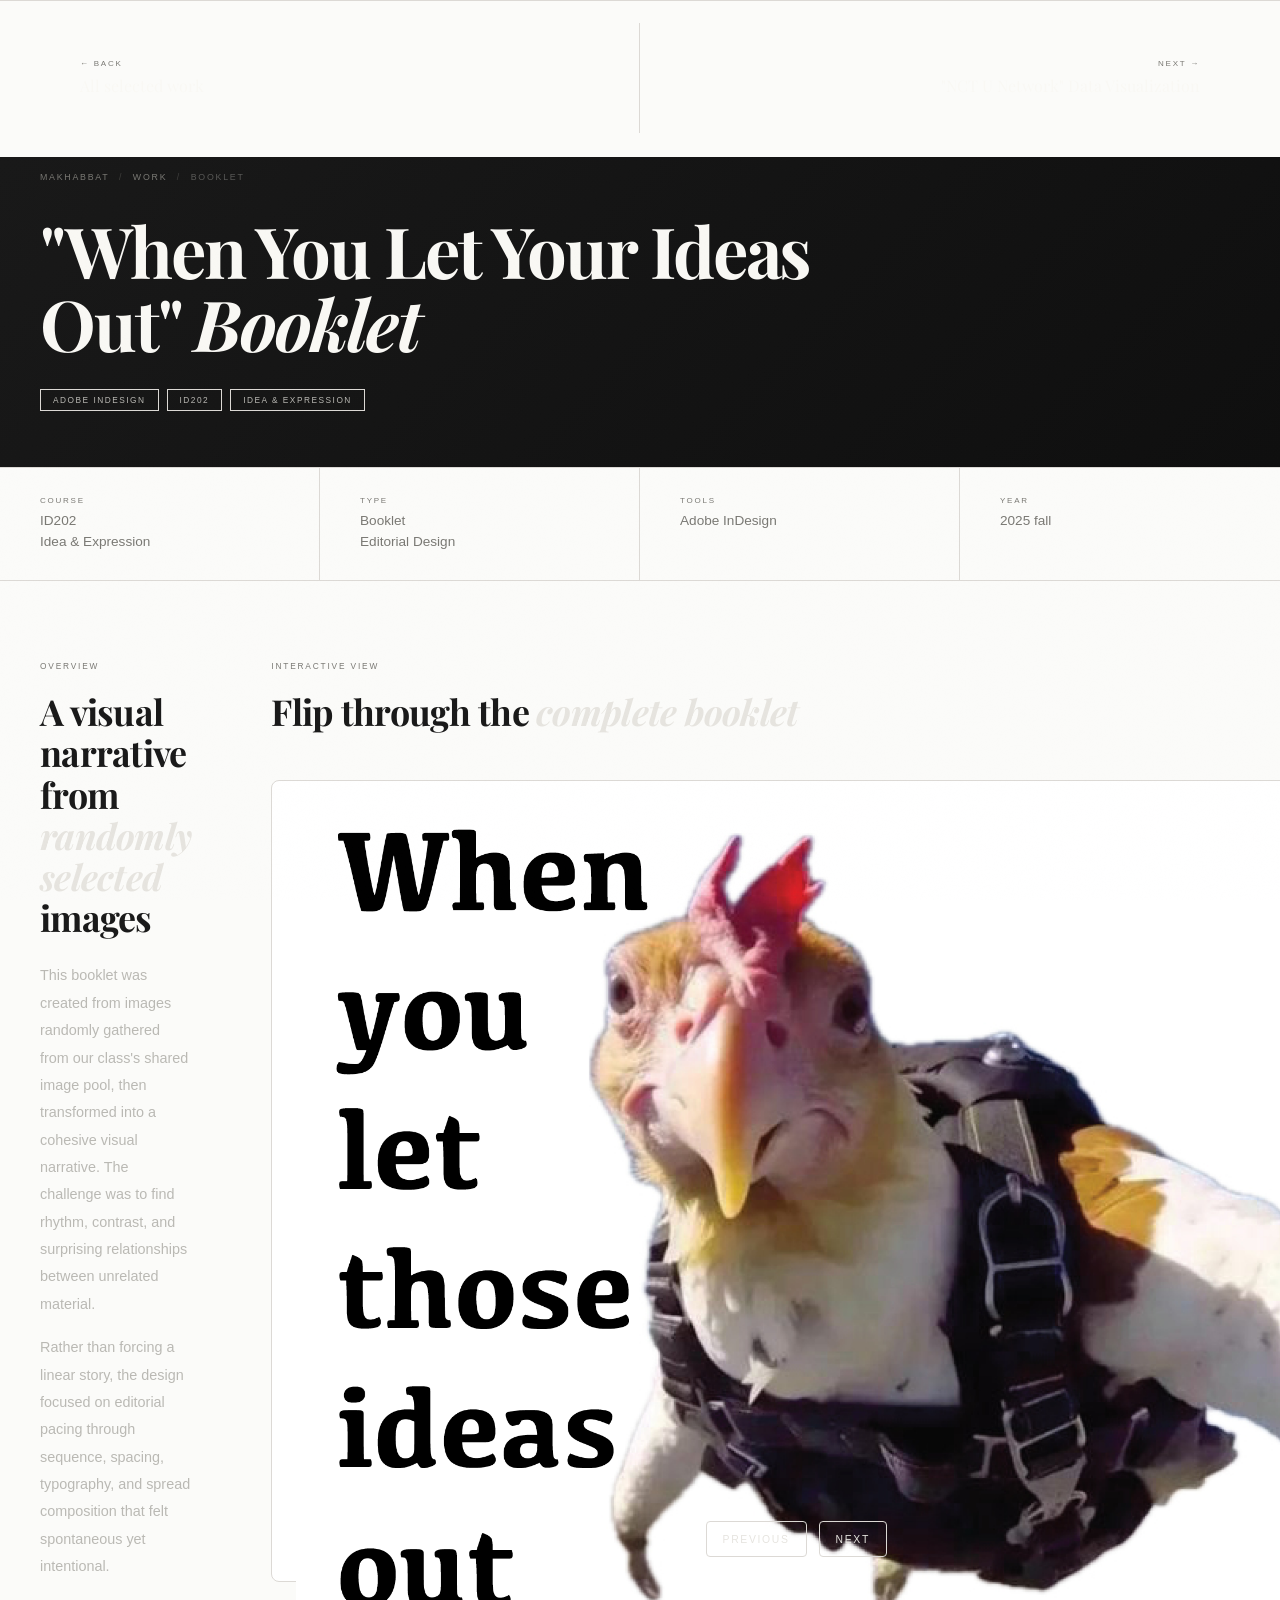
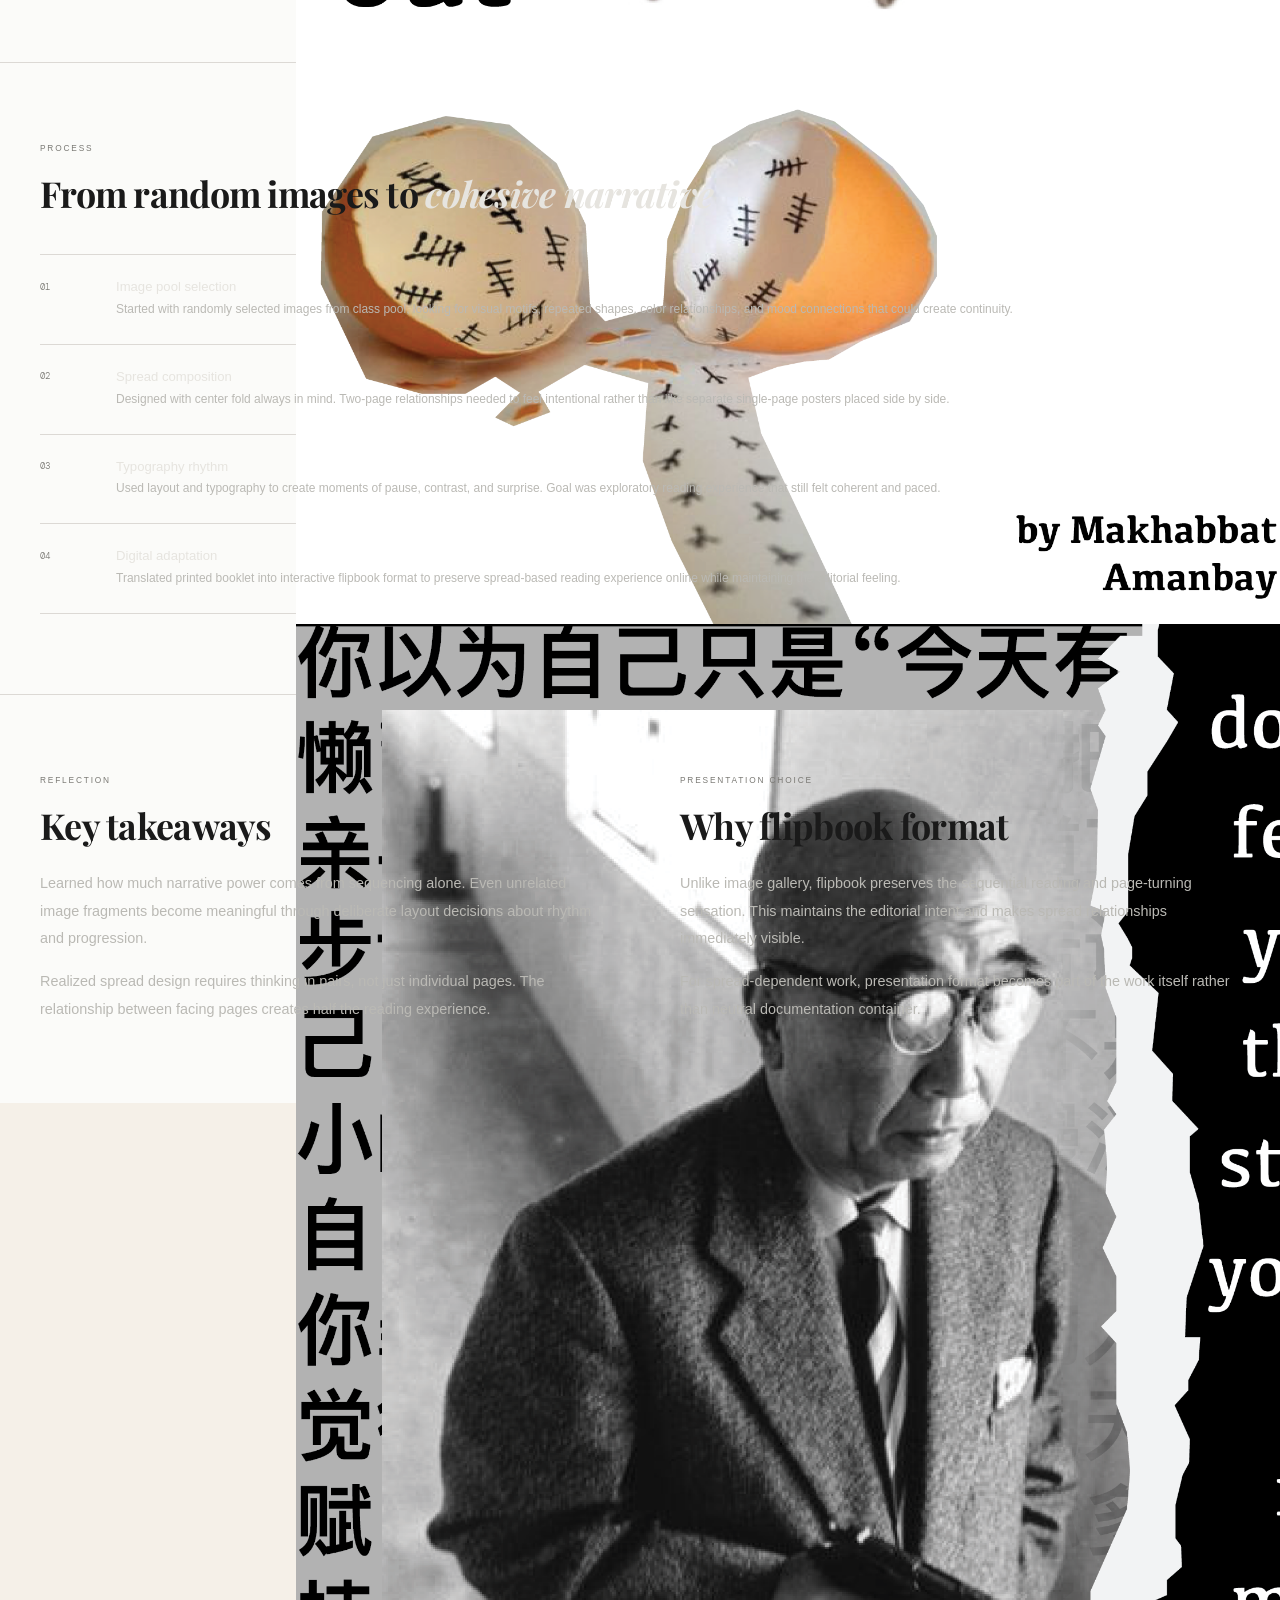
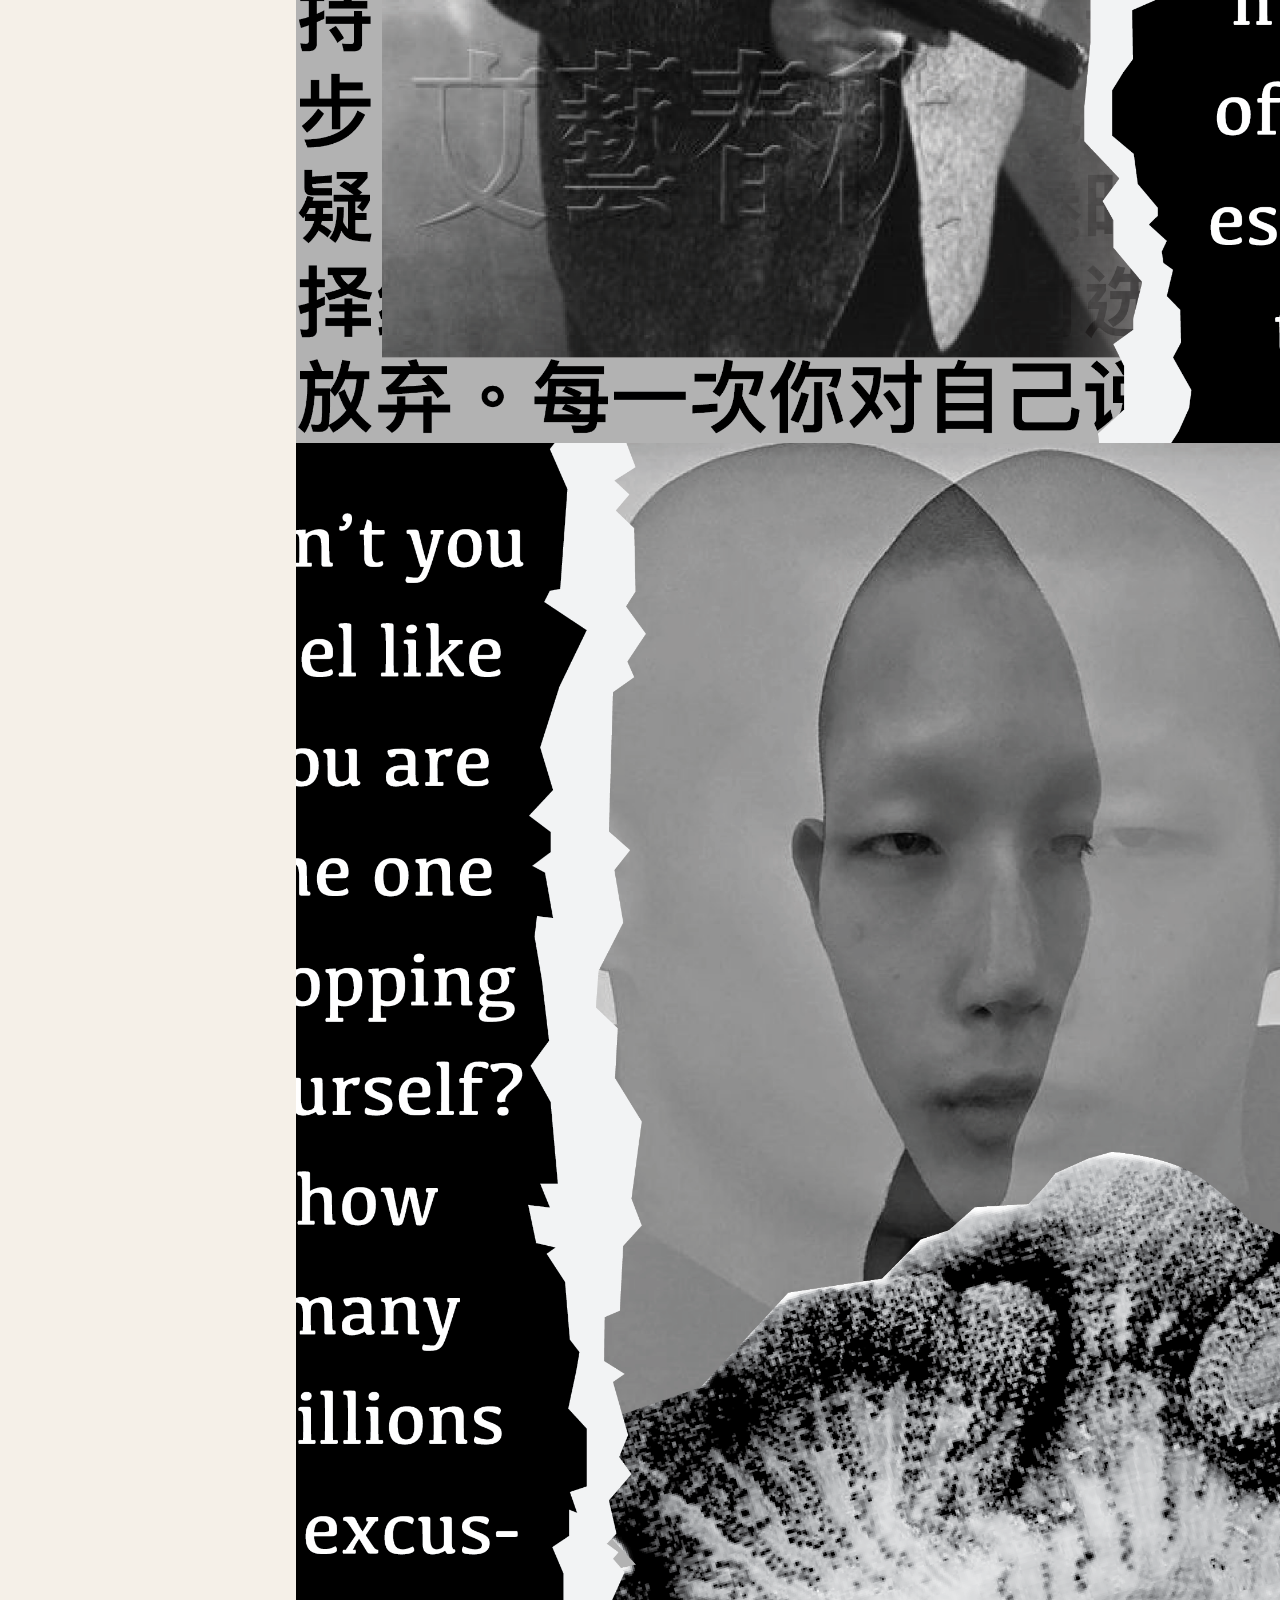
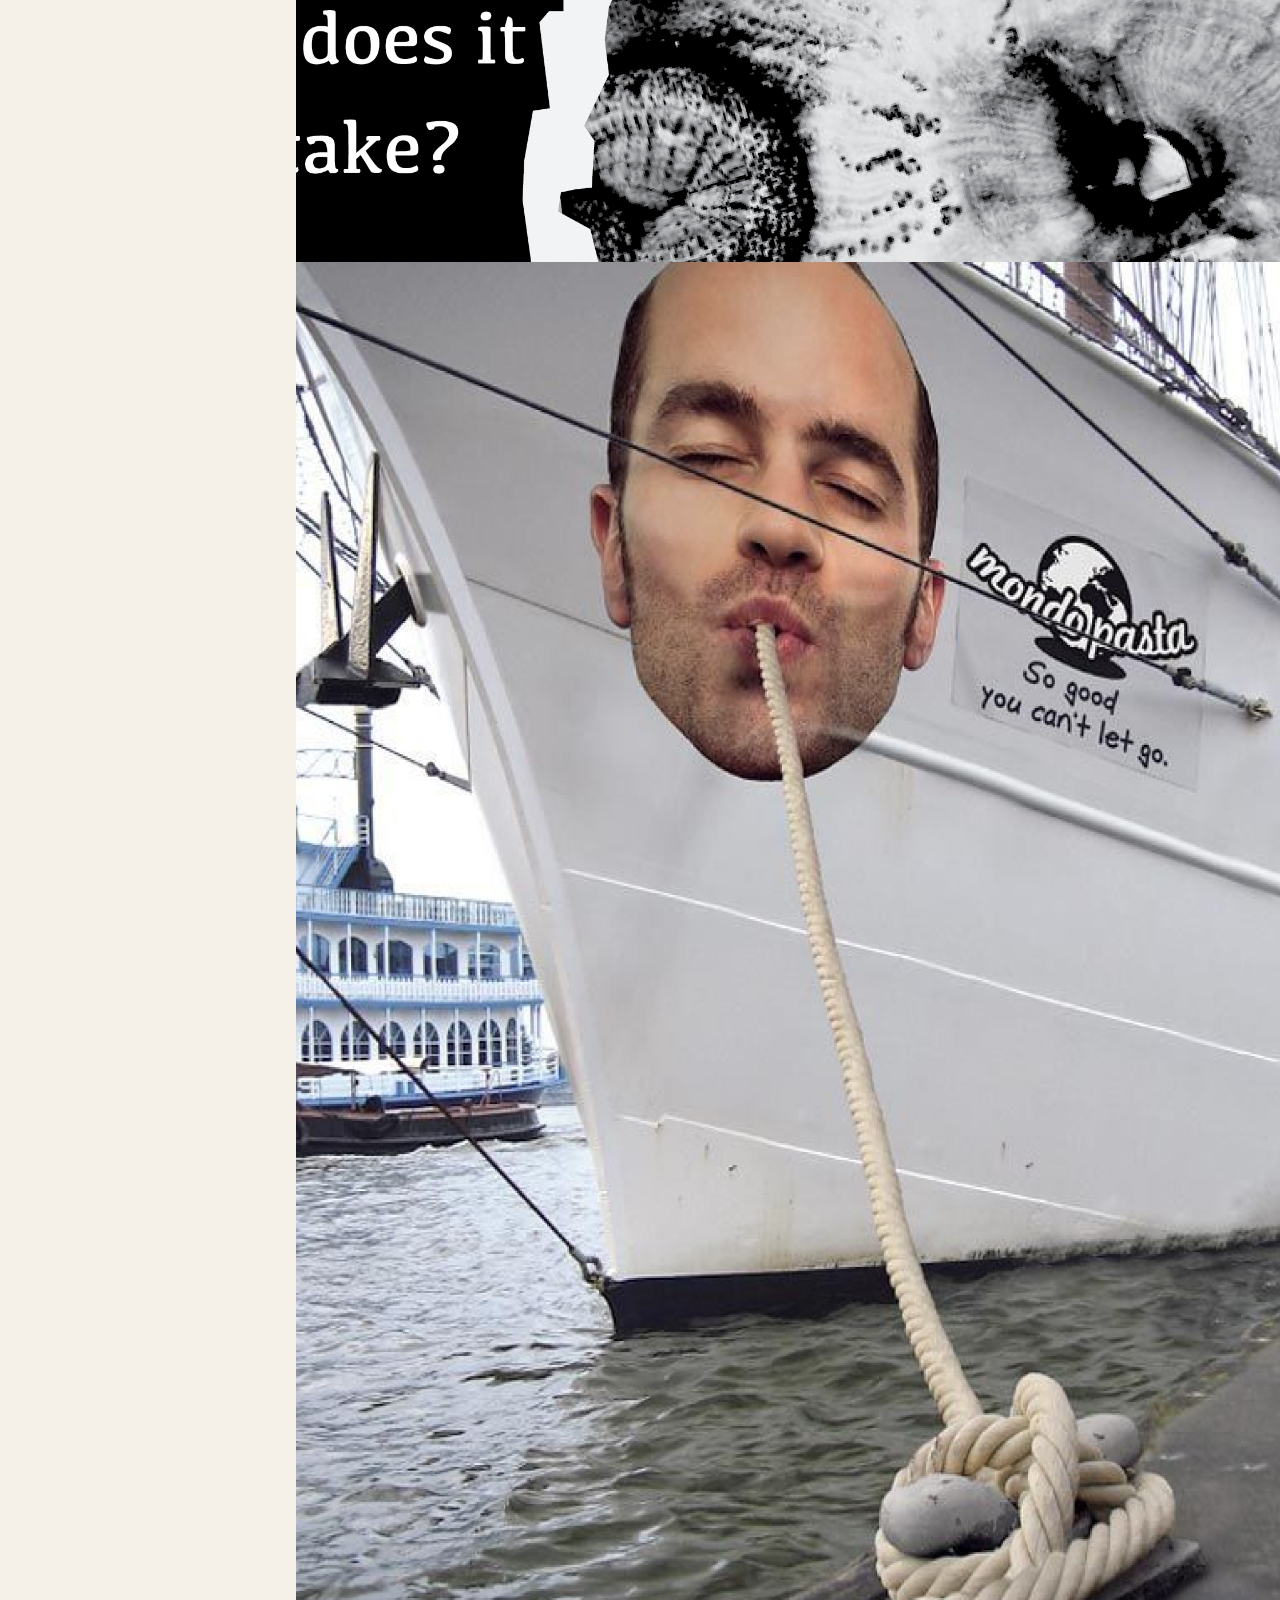
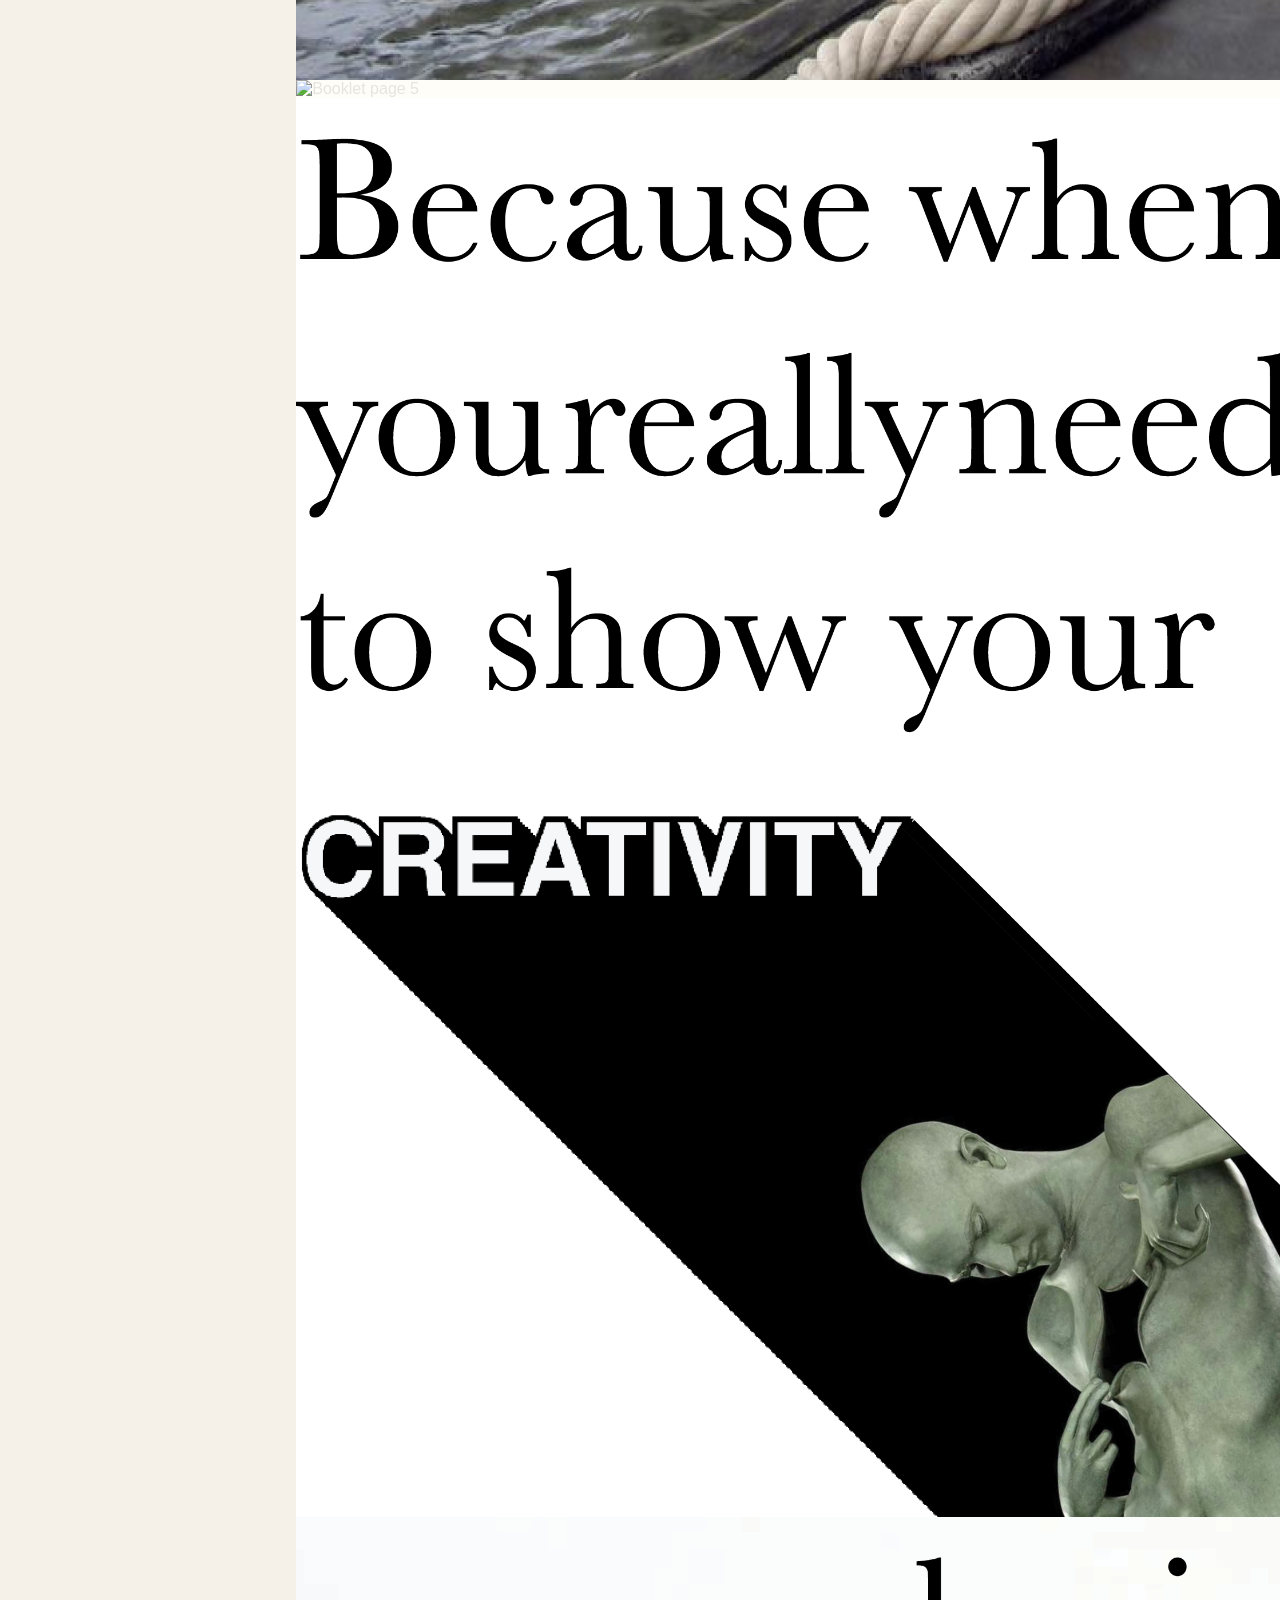
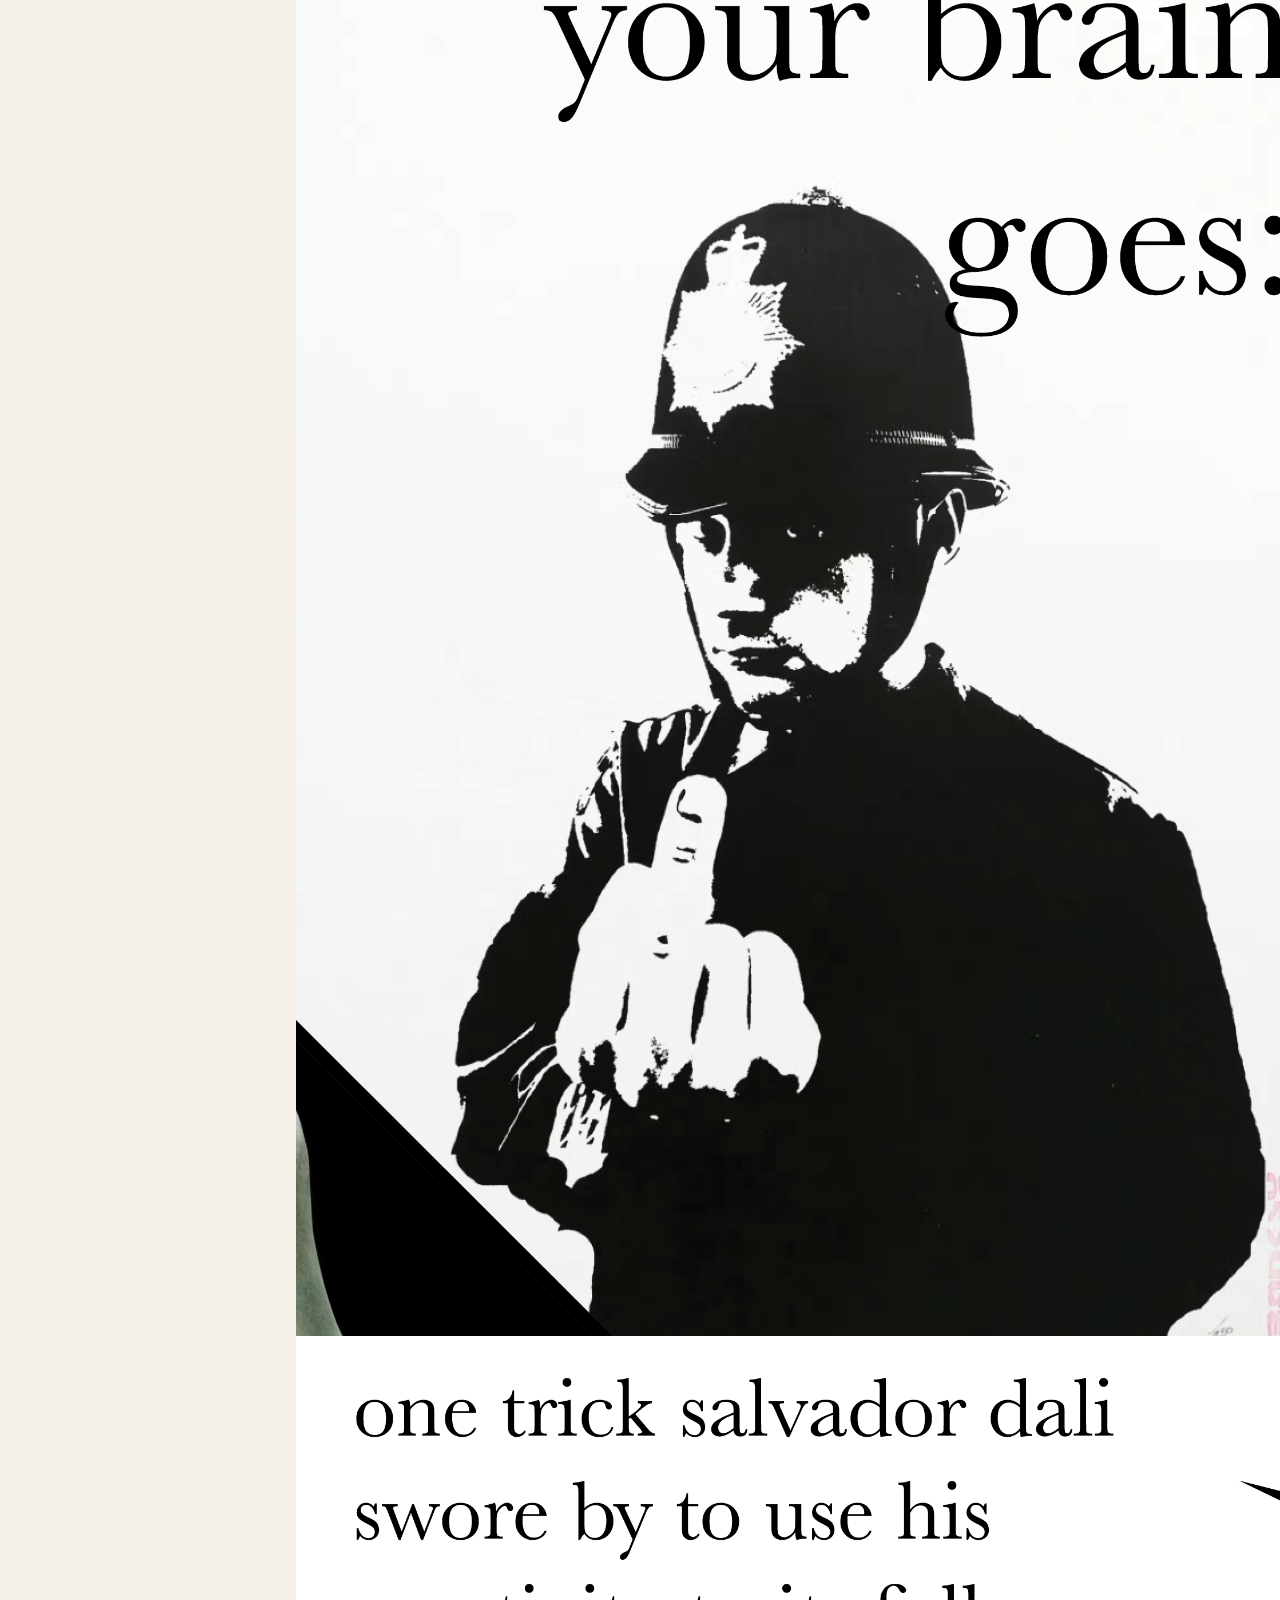
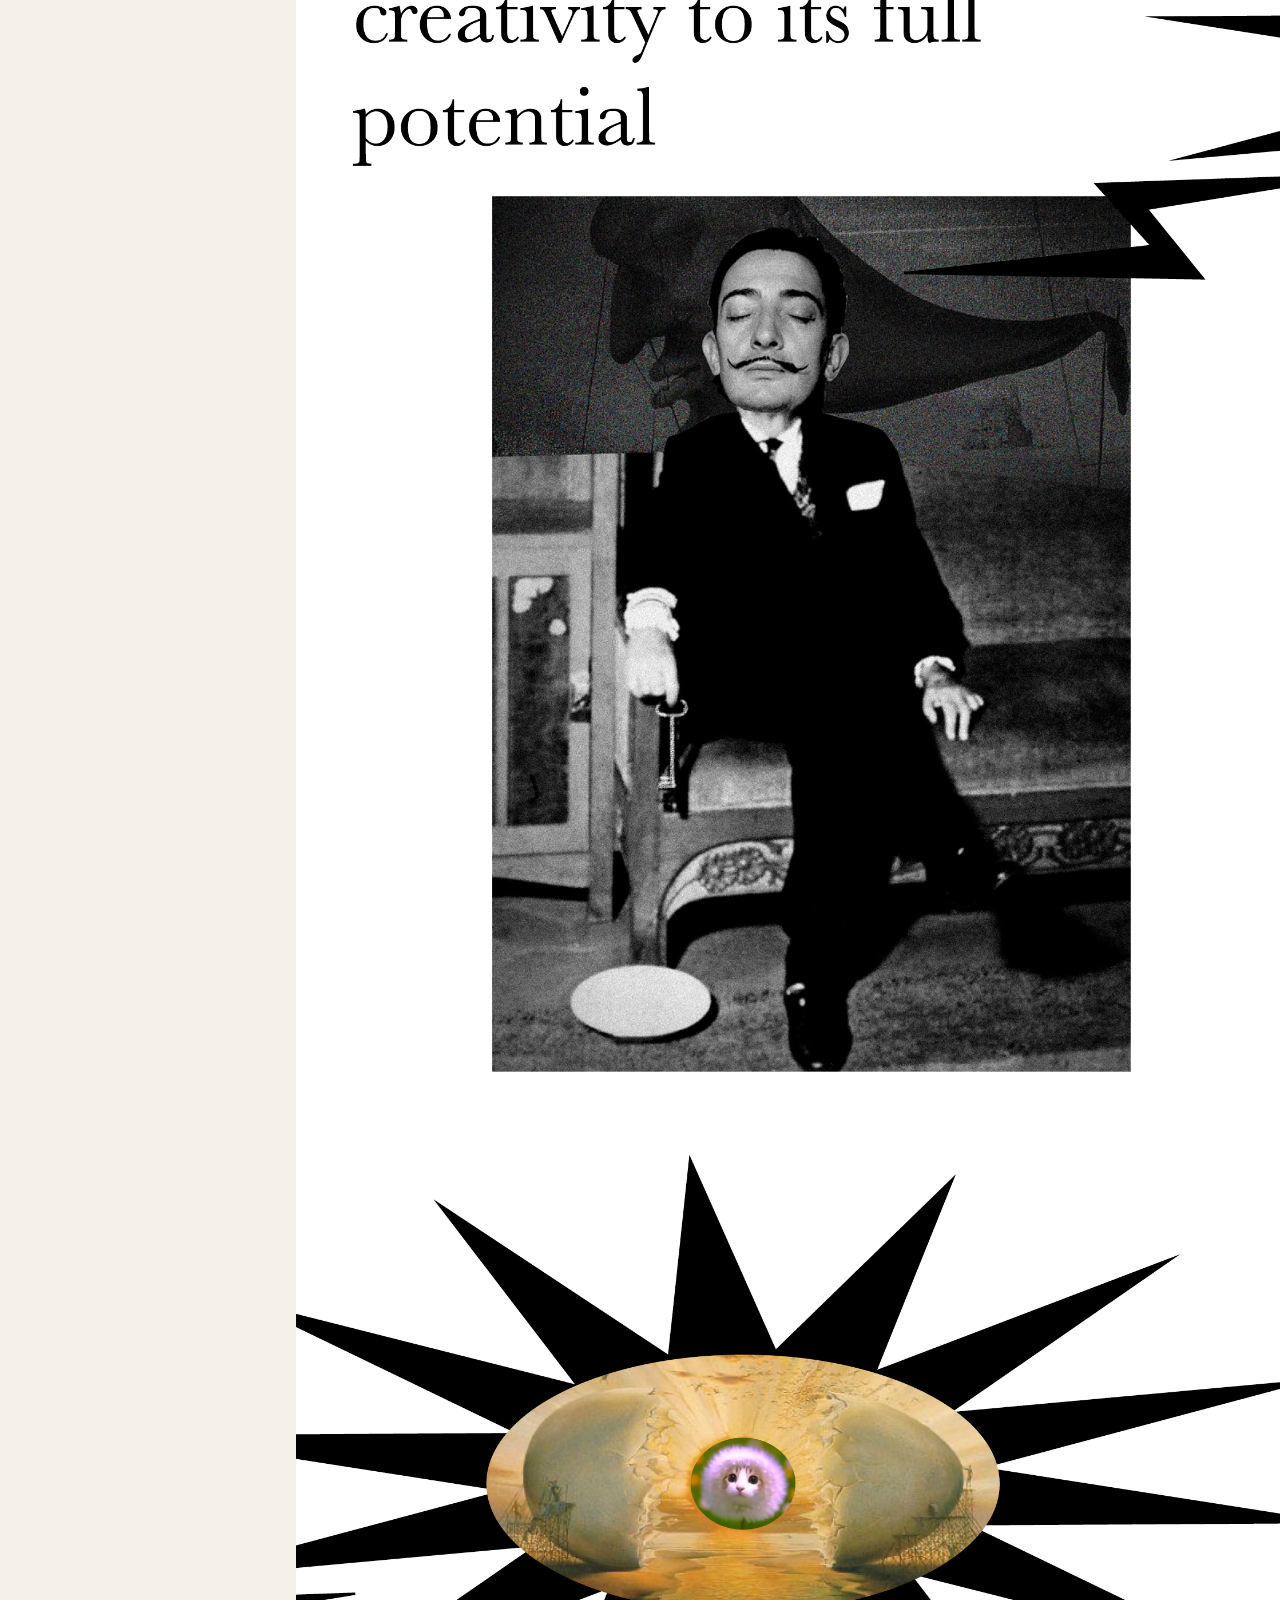
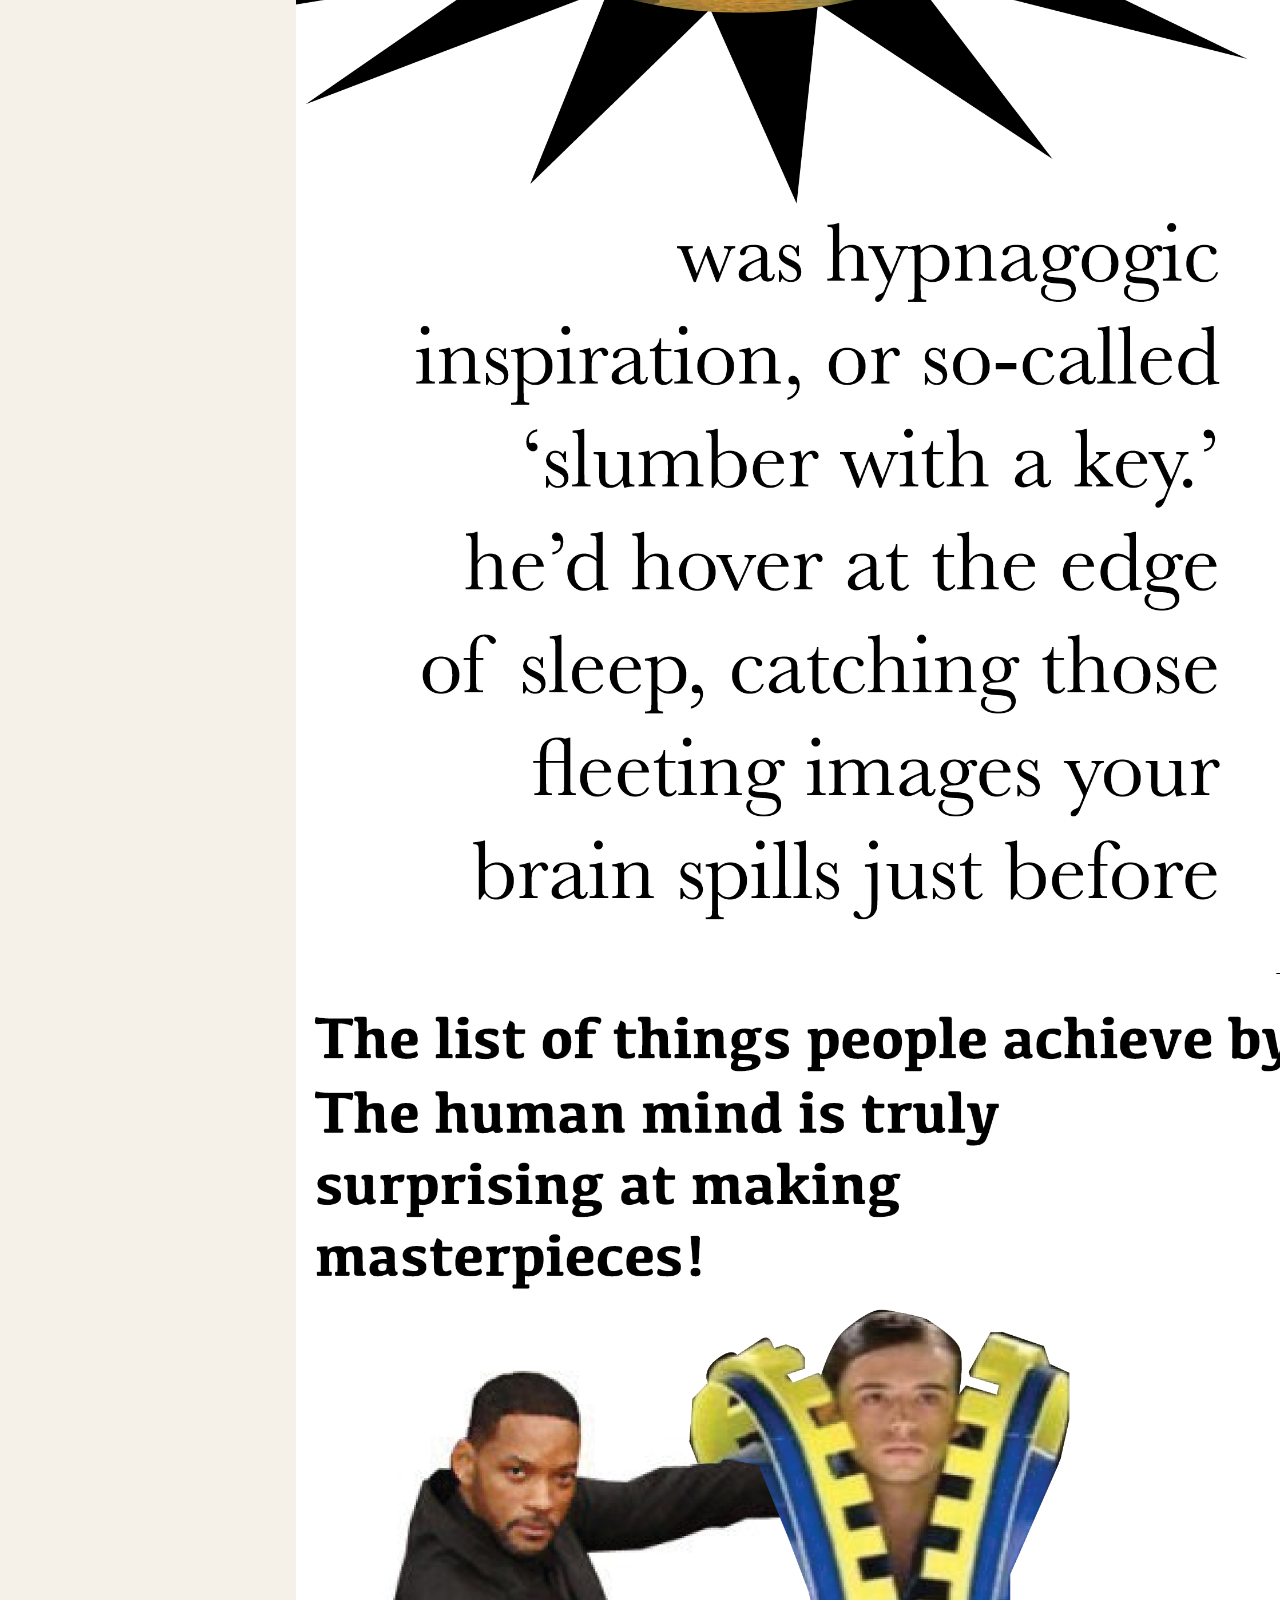
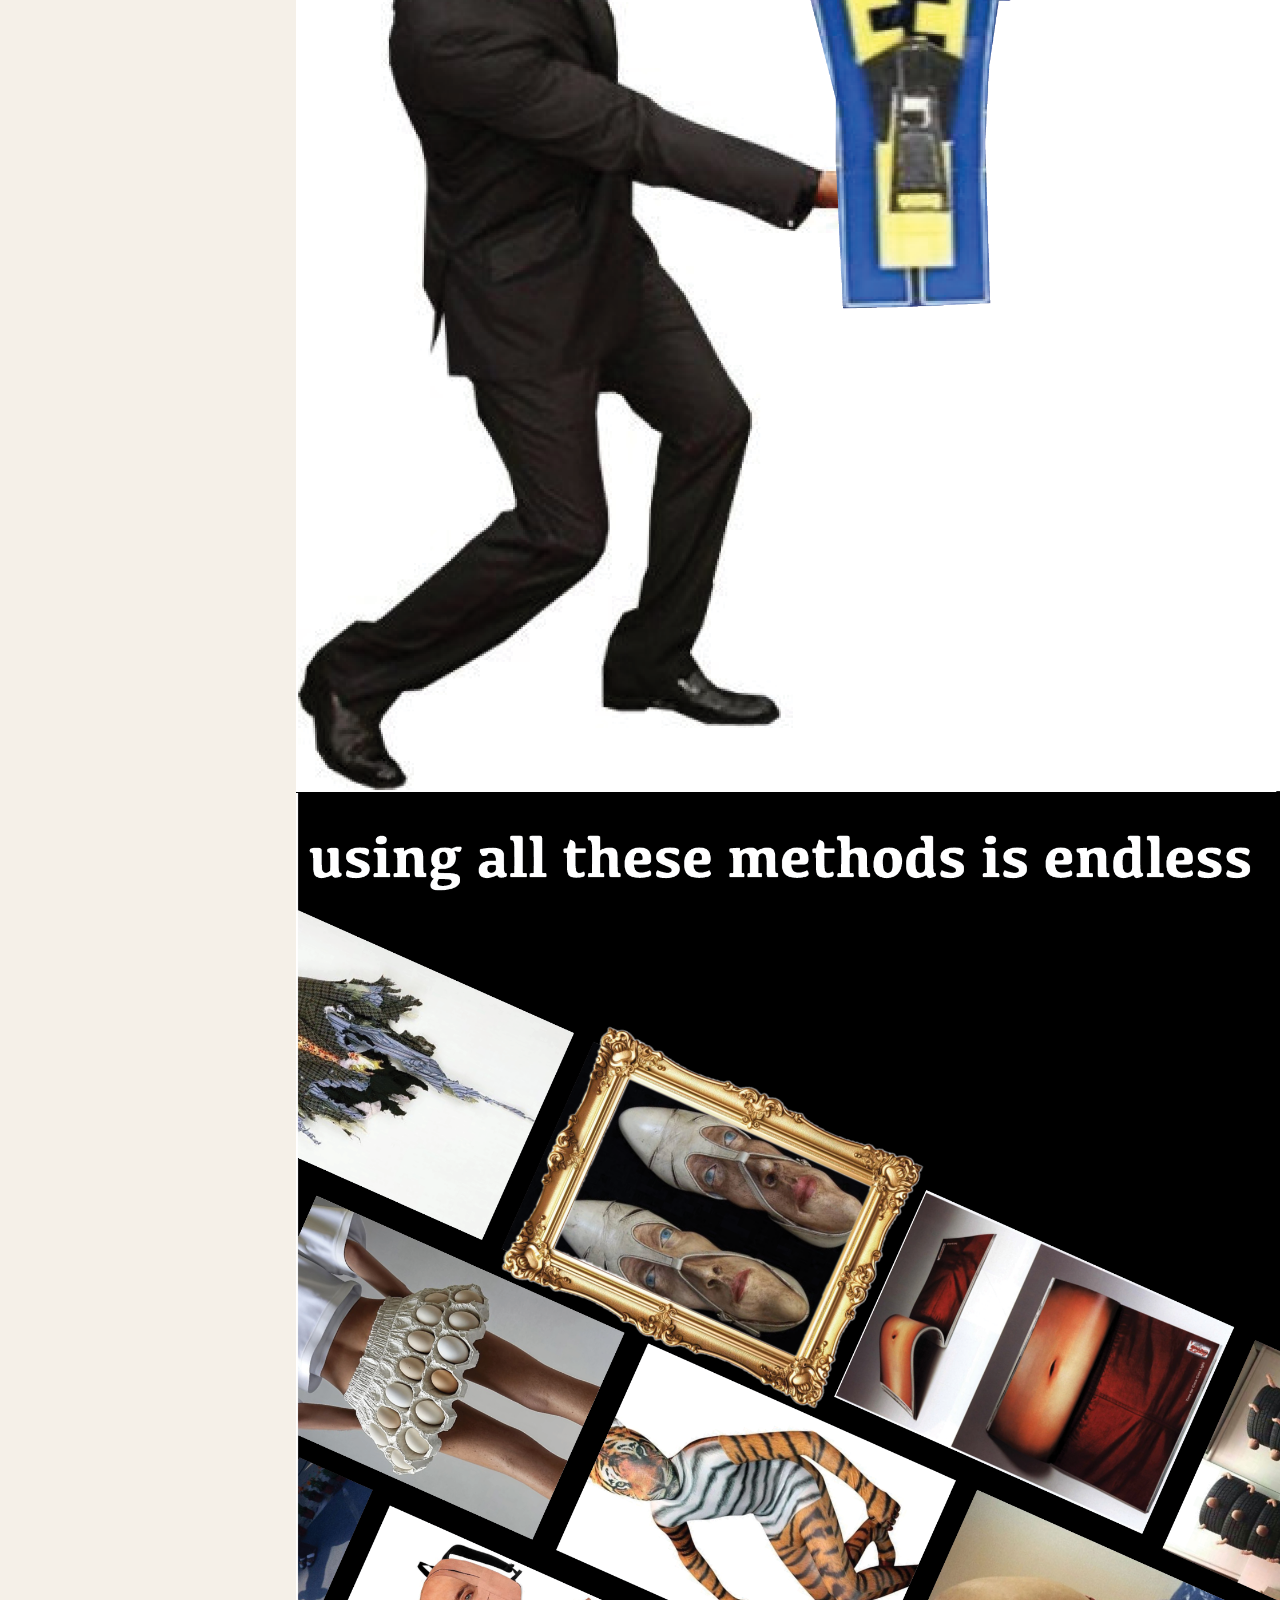
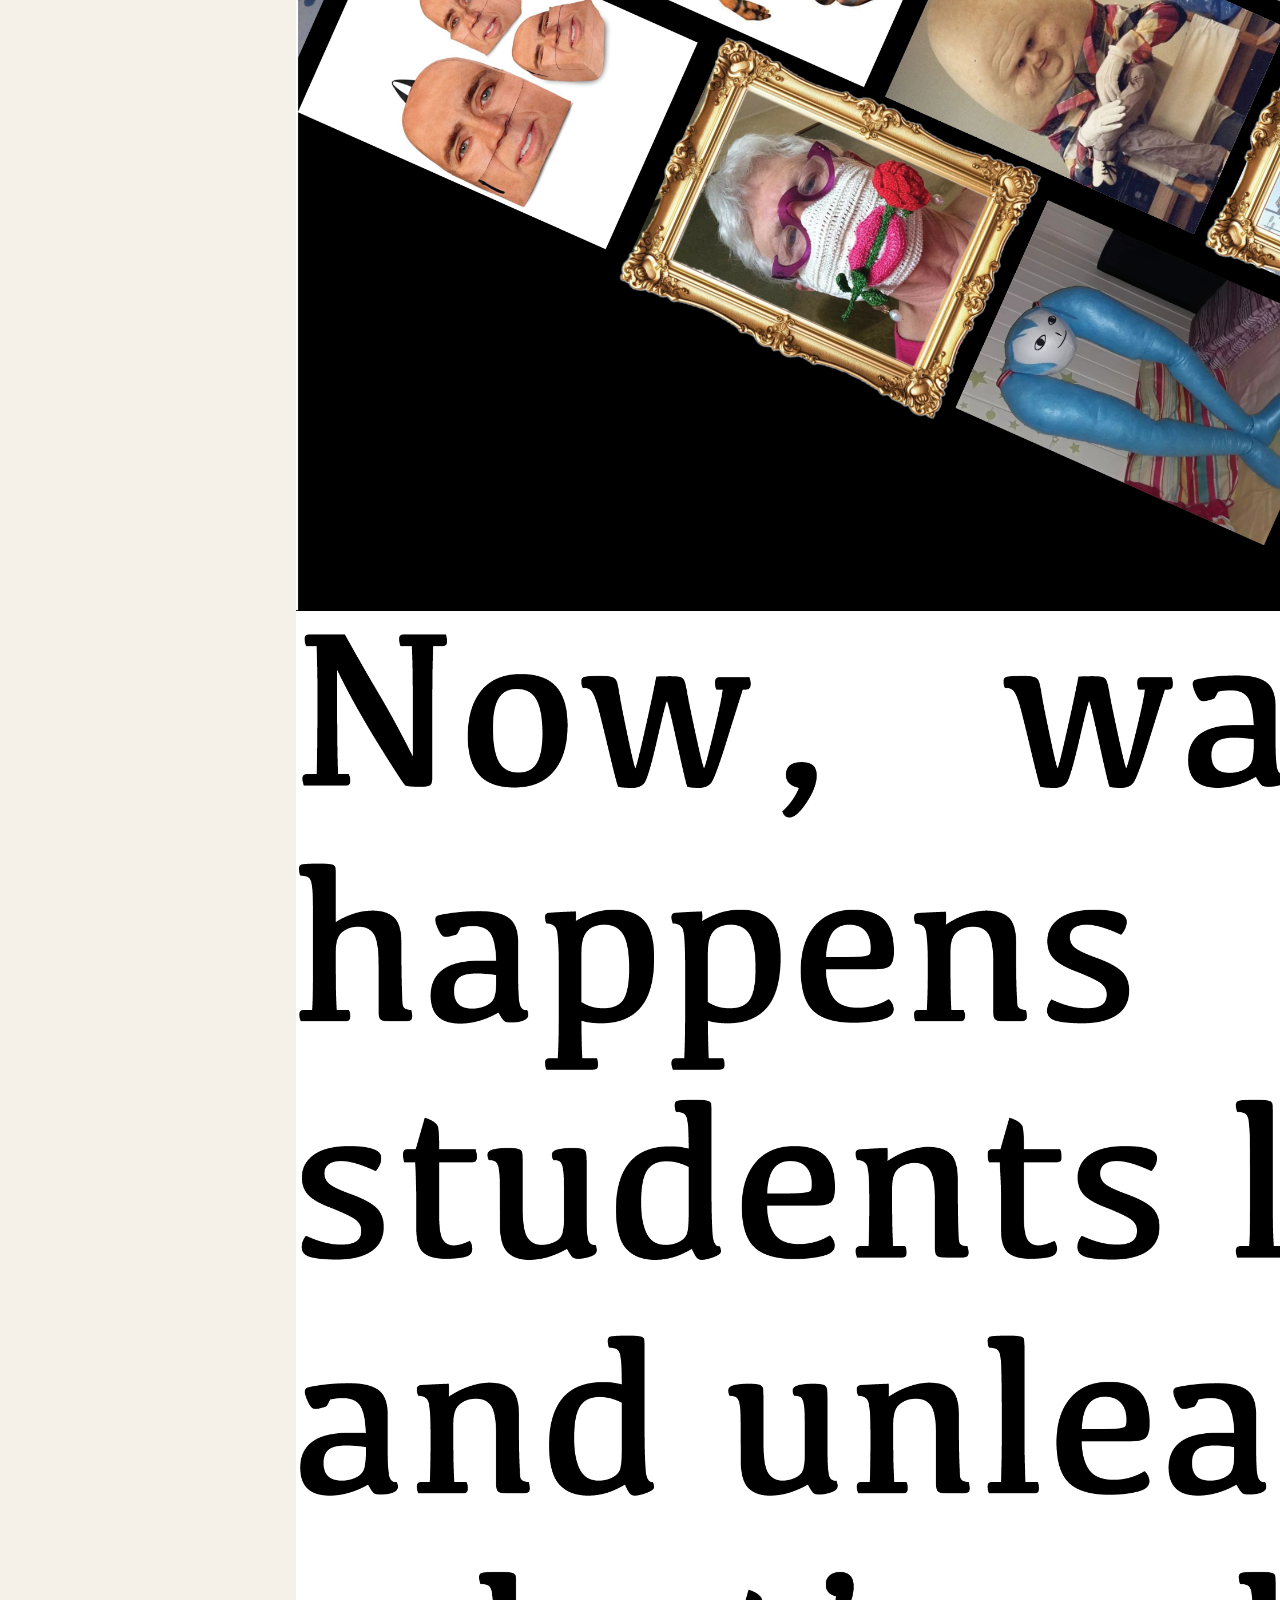
==== project-booklet.html @ 566acf34 "first commit" ====
<!DOCTYPE html>
<html lang="en">
<head>
  <meta charset="UTF-8">
  <meta name="viewport" content="width=device-width, initial-scale=1.0">
  <title>Booklet — "When You Let Your Ideas Out" | Makhabbat</title>
  <link rel="stylesheet" href="styles.css">
  <link rel="preconnect" href="https://fonts.googleapis.com">
  <link rel="preconnect" href="https://fonts.gstatic.com" crossorigin>
  <link href="https://fonts.googleapis.com/css2?family=Playfair+Display:ital,wght@0,400..900;1,400..900&family=DM+Mono:wght@300;400;500&display=swap" rel="stylesheet">
  <script src="https://code.jquery.com/jquery-3.7.1.min.js"></script>
  <script src="https://cdn.jsdelivr.net/gh/blasten/turn.js@master/turn.min.js"></script>
  <style>
    :root {
      --white: #f9f8f4;
      --cream: #e6e4df;
      --cream-dim: #bab9b4;
      --muted: #7a7974;
      --border: #dcd9d5;
      --surface: #fbfbf9;
      --dark: #1a1a1a;
    }

    /* Project page styles matching Gen Z / NCT pages */
    .proj-hero {
      min-height: 52vh;
      display: flex;
      flex-direction: column;
      justify-content: flex-end;
      padding: 8rem 2.5rem 3.5rem;
      background: linear-gradient(135deg, #1a1a1a 0%, #0f0f0f 100%);
      border-bottom: 1px solid var(--border);
    }

    .proj-breadcrumb {
      display: flex;
      align-items: center;
      gap: 0.6rem;
      font-size: 0.55rem;
      letter-spacing: 0.2em;
      text-transform: uppercase;
      color: var(--muted);
      margin-bottom: 2rem;
    }

    .proj-breadcrumb a {
      color: var(--muted);
      text-decoration: none;
      transition: color .2s;
    }

    .proj-breadcrumb a:hover { color: var(--cream); }
    .proj-breadcrumb span { opacity: 0.4; }

    .proj-title {
      font-family: 'Playfair Display', serif;
      font-size: clamp(2.2rem, 5.5vw, 5rem);
      font-weight: 700;
      color: var(--white);
      letter-spacing: -0.03em;
      line-height: 1.05;
      max-width: 860px;
      margin-bottom: 1.75rem;
    }

    .proj-tools {
      display: flex;
      flex-wrap: wrap;
      gap: 0.5rem;
    }

    .proj-tool {
      font-size: 0.52rem;
      letter-spacing: 0.18em;
      text-transform: uppercase;
      color: var(--cream-dim);
      border: 1px solid var(--border);
      padding: 0.3rem 0.75rem;
      background: transparent;
    }

    .proj-meta-strip {
      display: grid;
      grid-template-columns: repeat(4, 1fr);
      border-bottom: 1px solid var(--border);
      background: var(--surface);
    }

    .proj-meta-cell {
      padding: 1.75rem 2.5rem;
      border-right: 1px solid var(--border);
    }

    .proj-meta-cell:last-child { border-right: none; }

    .proj-meta-label {
      font-size: 0.5rem;
      letter-spacing: 0.22em;
      text-transform: uppercase;
      color: var(--muted);
      margin-bottom: 0.4rem;
    }

    .proj-meta-val {
      font-size: 0.85rem;
      color: var(--muted);
      line-height: 1.5;
    }

    .proj-section {
      padding: 5rem 2.5rem;
      border-bottom: 1px solid var(--border);
      background: var(--surface);
    }

    .proj-section:last-of-type { border-bottom: none; }

    .proj-eyebrow {
      font-size: 0.52rem;
      letter-spacing: 0.22em;
      text-transform: uppercase;
      color: var(--muted);
      margin-bottom: 1.25rem;
    }

    .proj-heading {
      font-family: 'Playfair Display', serif;
      font-size: clamp(1.5rem, 2.8vw, 2.4rem);
      font-weight: 700;
      color: var(--dark);
      letter-spacing: -0.02em;
      line-height: 1.15;
      margin-bottom: 1.5rem;
    }

    .proj-heading em { 
      font-style: italic; 
      color: var(--cream); 
    }

    .proj-body {
      font-size: 0.9rem;
      color: var(--cream-dim);
      line-height: 1.9;
      max-width: 660px;
    }

    .proj-body p + p { margin-top: 1rem; }

    .two-col {
      display: grid;
      grid-template-columns: 1fr 1fr;
      gap: 5rem;
      align-items: start;
      max-width: 1400px;
      margin: 0 auto;
    }

    .process-list { margin-top: 2.5rem; }

    .process-step {
      display: grid;
      grid-template-columns: 48px 1fr;
      gap: 1.75rem;
      align-items: start;
      padding: 1.5rem 0;
      border-top: 1px solid var(--border);
    }

    .process-step:last-child { border-bottom: 1px solid var(--border); }

    .ps-num {
      font-family: 'DM Mono', monospace;
      font-size: 0.58rem;
      color: var(--muted);
      padding-top: 0.1rem;
    }

    .ps-title {
      font-size: 0.82rem;
      color: var(--cream);
      margin-bottom: 0.3rem;
    }

    .ps-desc {
      font-size: 0.75rem;
      color: var(--cream-dim);
      line-height: 1.75;
    }

    .proj-footer-nav {
      display: grid;
      grid-template-columns: 1fr 1fr;
      border-top: 1px solid var(--border);
      background: var(--surface);
    }

    .pfn-item {
      padding: 2.25rem 2.5rem;
      text-decoration: none;
      color: var(--cream);
      display: flex;
      flex-direction: column;
      gap: 0.5rem;
      transition: background .2s;
    }

    .pfn-item:first-child { border-right: 1px solid var(--border); }
    .pfn-item:hover { background: rgba(255,255,255,0.03); }

    .pfn-dir {
      font-size: 0.5rem;
      letter-spacing: 0.22em;
      text-transform: uppercase;
      color: var(--muted);
    }

    .pfn-title {
      font-family: 'Playfair Display', serif;
      font-size: 1rem;
      color: var(--white);
      line-height: 1.3;
    }

    .pfn-next {
      align-items: flex-end;
      text-align: right;
    }

    /* Flipbook styles */
    .booklet-shell {
      margin-top: 3rem;
      border: 1px solid var(--border);
      background: white;
      padding: 1.5rem;
      border-radius: 8px;
    }

    .booklet-viewer {
      display: flex;
      flex-direction: column;
      align-items: center;
      gap: 1rem;
    }

    #flipbook {
      width: 1000px;
      height: 700px;
      max-width: 100%;
      margin: 0 auto;
    }

    #flipbook .page {
      background: #fffdf8;
      overflow: hidden;
      padding: 0;
      margin: 0;
    }

    #flipbook .page img {
      display: block;
      width: 100%;
      height: 100%;
    }

    .book-controls {
      display: flex;
      gap: 0.75rem;
      flex-wrap: wrap;
      justify-content: center;
    }

    .book-controls button {
      border: 1px solid var(--border);
      background: transparent;
      color: var(--cream);
      font-size: 0.65rem;
      letter-spacing: 0.16em;
      text-transform: uppercase;
      padding: 0.7rem 1rem;
      cursor: pointer;
      transition: background .2s, color .2s;
      border-radius: 4px;
    }

    .book-controls button:hover {
      background: rgba(255,255,255,0.05);
    }

    .book-note {
      font-size: 0.58rem;
      letter-spacing: 0.15em;
      text-transform: uppercase;
      color: var(--muted);
      text-align: center;
    }

    @media (max-width: 780px) {
      .proj-hero { padding: 7rem 1.5rem 2.5rem; }
      .proj-meta-strip { grid-template-columns: 1fr 1fr; }
      .proj-meta-cell { 
        border-bottom: 1px solid var(--border); 
        border-right: none; 
      }
      .proj-meta-cell:nth-child(2n) { border-left: 1px solid var(--border); }
      .proj-section { padding: 3.5rem 1.5rem; }
      .two-col { grid-template-columns: 1fr; gap: 2.5rem; }
      .proj-footer-nav { grid-template-columns: 1fr; }
      .pfn-item:first-child { border-right: none; border-bottom: 1px solid var(--border); }
      .pfn-next { align-items: flex-start; text-align: left; }

      .booklet-shell { padding: 1rem; }
      #flipbook { height: 460px; }
    }
  </style>
</head>
<body>

<header class="proj-hero">
  <div class="proj-breadcrumb">
    <a href="portfolio.html">Makhabbat</a>
    <span>/</span>
    <a href="portfolio.html#projects">Work</a>
    <span>/</span>
    <span style="color:var(--cream-dim)">Booklet</span>
  </div>
  <h1 class="proj-title">"When You Let Your Ideas Out" <em>Booklet</em></h1>
  <div class="proj-tools">
    <span class="proj-tool">Adobe InDesign</span>
    <span class="proj-tool">ID202</span>
    <span class="proj-tool">Idea & Expression</span>
  </div>
</header>

<div class="proj-meta-strip">
  <div class="proj-meta-cell">
    <div class="proj-meta-label">Course</div>
    <div class="proj-meta-val">ID202<br/>Idea & Expression</div>
  </div>
  <div class="proj-meta-cell">
    <div class="proj-meta-label">Type</div>
    <div class="proj-meta-val">Booklet</div>
    <div class="proj-meta-val">Editorial Design</div>
  </div>
  <div class="proj-meta-cell">
    <div class="proj-meta-label">Tools</div>
    <div class="proj-meta-val">Adobe InDesign</div>
  </div>
  <div class="proj-meta-cell">
    <div class="proj-meta-label">Year</div>
    <div class="proj-meta-val">2025 fall</div>
  </div>
</div>

<section class="proj-section">
  <div class="two-col">
    <div>
      <div class="proj-eyebrow">Overview</div>
      <h2 class="proj-heading">A visual narrative from <em>randomly selected</em> images</h2>
      <div class="proj-body">
        <p>This booklet was created from images randomly gathered from our class's shared image pool, then transformed into a cohesive visual narrative. The challenge was to find rhythm, contrast, and surprising relationships between unrelated material.</p>
        <p>Rather than forcing a linear story, the design focused on editorial pacing through sequence, spacing, typography, and spread composition that felt spontaneous yet intentional.</div>
    </div>

    <div>
      <div class="proj-eyebrow">Interactive View</div>
      <h2 class="proj-heading">Flip through the <em>complete booklet</em></h2>

      <div class="booklet-shell">
        <div class="booklet-viewer">
          <div id="flipbook">
            <div class="page cover"><img src="images/[draft]the story from the collected photos.png" alt="Booklet cover"></div>
            <div class="page"><img src="images/[draft]the story from the collected photos2.png" alt="Booklet page 2"></div>
            <div class="page"><img src="images/[draft]the story from the collected photos3.png" alt="Booklet page 3"></div>
            <div class="page"><img src="images/[draft]the story from the collected photos4.png" alt="Booklet page 4"></div>
            <div class="page"><img src="images/[draft]the story from the collected photos5.png" alt="Booklet page 5"></div>
            <div class="page"><img src="images/[draft]the story from the collected photos6.png" alt="Booklet page 6"></div>
            <div class="page"><img src="images/[draft]the story from the collected photos7.png" alt="Booklet page 7"></div>
            <div class="page"><img src="images/[draft]the story from the collected photos8.png" alt="Booklet page 8"></div>
            <div class="page"><img src="images/[draft]the story from the collected photos9.png" alt="Booklet page 9"></div>
            <div class="page"><img src="images/[draft]the story from the collected photos10.png" alt="Booklet page 10"></div>
            <div class="page"><img src="images/[draft]the story from the collected photos11.png" alt="Booklet page 11"></div>
            <div class="page"><img src="images/[draft]the story from the collected photos12.png" alt="Booklet page 12"></div>
            <div class="page"><img src="images/[draft]the story from the collected photos13.png" alt="Booklet page 13"></div>
            <div class="page"><img src="images/[draft]the story from the collected photos14.png" alt="Booklet page 14"></div>
            <div class="page"><img src="images/[draft]the story from the collected photos15.png" alt="Booklet page 15"></div>
            <div class="page back-cover"><img src="images/[draft]the story from the collected photos16.png" alt="Booklet back cover"></div>
          </div>

          <div class="book-controls">
            <button id="prevPage" type="button">Previous</button>
            <button id="nextPage" type="button">Next</button>
          </div>
          <!-- <div class="book-note">Drag corners, swipe, or use buttons to turn pages</div> -->
        </div>
      </div>
    </div>
  </div>
</section>

<section class="proj-section">
  <div class="proj-eyebrow">Process</div>
  <h2 class="proj-heading">From random images to <em>cohesive narrative</em></h2>

  <div class="process-list">
    <div class="process-step">
      <div class="ps-num">01</div>
      <div>
        <div class="ps-title">Image pool selection</div>
        <div class="ps-desc">Started with randomly selected images from class pool, looking for visual motifs, repeated shapes, color relationships, and mood connections that could create continuity.</div>
      </div>
    </div>

    <div class="process-step">
      <div class="ps-num">02</div>
      <div>
        <div class="ps-title">Spread composition</div>
        <div class="ps-desc">Designed with center fold always in mind. Two-page relationships needed to feel intentional rather than like separate single-page posters placed side by side.</div>
      </div>
    </div>

    <div class="process-step">
      <div class="ps-num">03</div>
      <div>
        <div class="ps-title">Typography rhythm</div>
        <div class="ps-desc">Used layout and typography to create moments of pause, contrast, and surprise. Goal was exploratory reading experience that still felt coherent and paced.</div>
      </div>
    </div>

    <div class="process-step">
      <div class="ps-num">04</div>
      <div>
        <div class="ps-title">Digital adaptation</div>
        <div class="ps-desc">Translated printed booklet into interactive flipbook format to preserve spread-based reading experience online while maintaining the editorial feeling.</div>
      </div>
    </div>
  </div>
</section>

<section class="proj-section">
  <div class="two-col">
    <div>
      <div class="proj-eyebrow">Reflection</div>
      <h2 class="proj-heading">Key takeaways</h2>
      <div class="proj-body">
        <p>Learned how much narrative power comes from sequencing alone. Even unrelated image fragments become meaningful through deliberate layout decisions about rhythm and progression.</p>
        <p>Realized spread design requires thinking in pairs, not just individual pages. The relationship between facing pages creates half the reading experience.</p>
      </div>
    </div>

    <div>
      <div class="proj-eyebrow">Presentation choice</div>
      <h2 class="proj-heading">Why flipbook format</h2>
      <div class="proj-body">
        <p>Unlike image gallery, flipbook preserves the sequential reading and page-turning sensation. This maintains the editorial intent and makes spread relationships immediately visible.</p>
        <p>For spread-dependent work, presentation format becomes part of the work itself rather than neutral documentation container.</p>
      </div>
    </div>
  </div>
</section>

<nav class="proj-footer-nav">
  <a href="portfolio.html#projects" class="pfn-item">
    <span class="pfn-dir">← Back</span>
    <span class="pfn-title">All selected work</span>
  </a>
  <a href="project-nct-network.html" class="pfn-item pfn-next">
    <span class="pfn-dir">Next →</span>
    <span class="pfn-title">"NCT U Network" Data Visualization</span>
  </a>
</nav>

<script>
  $(document).ready(function() {
    $("#flipbook").turn({
      width: 1000,
      height: 700,
      autoCenter: true,
      display: "double",
      acceleration: true,
      gradients: true,
      elevation: 50
    });

    $("#prevPage").click(function() {
      $("#flipbook").turn("previous");
    });

    $("#nextPage").click(function() {
      $("#flipbook").turn("next");
    });
  });
</script>

</body>
</html>
---- styles.css ----
/* :root {
  --bg: #0b0a09;
  --surface: #131210;
  --border: rgba(220,200,170,0.1);
  --cream: #ddc8aa;
  --cream-dim: rgba(221,200,170,0.5);
  --muted: rgba(221,200,170,0.3);
  --white: #f4ede0;
  --tag-bg: rgba(221,200,170,0.06);
} */



:root{
--bg: #f5f0e8;        /* page background — warm cream */
--surface: #ede6d8;   /* card backgrounds */
--border: rgba(60,45,25,0.12);  /* subtle lines */
--cream: #3c2d19;     /* main text color */
--cream-dim: rgba(60,45,25,0.55); /* secondary text */
--muted: rgba(60,45,25,0.35);   /* labels, hints */
--white: #1a1208;     /* headings — deep warm black */
}


*, *::before, *::after { box-sizing: border-box; margin: 0; padding: 0; }
html { scroll-behavior: smooth; }
body {
  background: var(--bg);
  color: var(--cream);
  font-family: 'DM Sans', sans-serif;
  font-weight: 300;
  overflow-x: hidden;
}




/* #cur {
  position: fixed; pointer-events: none; z-index: 9999;
  transform: translate(-50%, -50%);
  width: 18px; height: 18px;
  transition: opacity .2s;
}
#cur svg {
  width: 100%; height: 100%;
  fill: var(--cream); opacity: 0.85;
  filter: drop-shadow(0 0 5px rgba(221,200,170,0.3));
  transition: transform .25s ease, fill .25s;
}
#cur-r {
  position: fixed; pointer-events: none; z-index: 9998;
  transform: translate(-50%, -50%);
  width: 40px; height: 40px;
  transition: width .3s, height .3s;
}
#cur-r svg {
  width: 100%; height: 100%;
  fill: none; stroke: rgba(221,200,170,0.25); stroke-width: 1;
  transition: all .3s;
}
body:has(a:hover) #cur svg, body:has(button:hover) #cur svg {
  transform: scale(1.4);
  fill: var(--white);
  filter: drop-shadow(0 0 10px rgba(221,200,170,0.55));
}
body:has(a:hover) #cur-r, body:has(button:hover) #cur-r { width: 56px; height: 56px; }
body:has(a:hover) #cur-r svg, body:has(button:hover) #cur-r svg { stroke: rgba(221,200,170,0.45); } */

/* NAV */
nav {
  position: fixed; top: 0; left: 0; right: 0; z-index: 100;
  display: flex; align-items: center; justify-content: space-between;
  padding: 1.4rem 2.5rem;
  border-bottom: 1px solid transparent;
  transition: border-color .4s, backdrop-filter .4s, background .4s;
}
nav.scrolled {
  border-color: var(--border);
  backdrop-filter: blur(16px);
  background: rgba(245,240,232,0.92);
}
.nav-logo {
  font-family: 'Playfair Display', serif;
  font-size: 1.25rem; font-style: italic;
  color: var(--white); text-decoration: none; letter-spacing: -0.01em;
}
.nav-right { display: flex; align-items: center; gap: 2rem; }
.nav-links { display: flex; gap: 1.75rem; list-style: none; }
.nav-links a {
  font-size: 0.7rem; letter-spacing: 0.18em; text-transform: uppercase;
  color: var(--cream-dim); text-decoration: none; transition: color .25s;
}
.nav-links a:hover { color: var(--white); }
.status-pill {
  display: flex; align-items: center; gap: 0.5rem;
  border: 1px solid var(--border); border-radius: 100px;
  padding: 0.35rem 0.85rem;
  font-size: 0.6rem; letter-spacing: 0.15em; text-transform: uppercase;
  color: var(--cream-dim); text-decoration: none;
  transition: border-color .25s, color .25s;
}
.status-pill:hover { border-color: var(--cream-dim); color: var(--cream); }
.status-dot { width: 6px; height: 6px; border-radius: 50%; background: #6fcf97; animation: pulse 2s infinite; }
@keyframes pulse { 0%,100%{opacity:1} 50%{opacity:.4} }

/* HERO */
#hero {
  min-height: 100vh;
  display: flex; flex-direction: column; justify-content: flex-end;
  padding: 0 2.5rem 3rem; position: relative; overflow: hidden;
}
.hero-top-bar {
  position: absolute; top: 5.5rem; left: 2.5rem; right: 2.5rem;
  display: flex; justify-content: space-between; align-items: flex-start;
}
.hero-discipline {
  font-size: 0.65rem; letter-spacing: 0.25em; text-transform: uppercase;
  color: var(--muted); line-height: 1.8;
}
.hero-clock {
  font-family: 'DM Mono', monospace;
  font-size: 0.7rem; color: var(--muted); letter-spacing: 0.1em; text-align: right;
}
.hero-clock span { display: block; margin-top: 0.25rem; font-size: 0.55rem; letter-spacing: 0.2em; }

.marquee-wrap { overflow: hidden; margin-bottom: -0.3em; user-select: none; }
.marquee-track {
  display: flex; gap: 0.5em; white-space: nowrap;
  animation: marquee 20s linear infinite;
}
.marquee-track:hover { animation-play-state: paused; }
@keyframes marquee { from{transform:translateX(0)} to{transform:translateX(-50%)} }
.marquee-name {
  font-family: 'Playfair Display', serif;
  font-size: clamp(6rem, 16vw, 14rem); font-weight: 900;
  line-height: 0.92; letter-spacing: -0.03em; color: var(--white); flex-shrink: 0;
}
.marquee-name.kz {
  color: transparent; -webkit-text-stroke: 1px rgba(60,45,25,0.18); font-style: italic;
}

.hero-bottom {
  display: flex; justify-content: space-between; align-items: flex-end;
  margin-top: 2rem; padding-top: 1.5rem; border-top: 1px solid var(--border);
}
.hero-tagline { font-size: clamp(0.75rem,1.2vw,0.9rem); color: var(--cream-dim); line-height: 1.7; max-width: 400px; }
.hero-tagline em { font-style: italic; color: var(--cream); }
.scroll-hint {
  font-size: 0.6rem; letter-spacing: 0.25em; text-transform: uppercase;
  color: var(--muted); display: flex; align-items: center; gap: 0.75rem;
}
.scroll-hint::before {
  content: ''; display: block; width: 32px; height: 1px; background: var(--muted);
  animation: lineGrow 2s ease infinite;
}
@keyframes lineGrow { 0%,100%{width:20px} 50%{width:40px} }

/* SECTIONS */
section { padding: 7rem 2.5rem; }
.s-label { display: flex; align-items: center; gap: 1.25rem; margin-bottom: 4rem; }
.s-num { font-family: 'DM Mono', monospace; font-size: 0.65rem; color: var(--muted); }
.s-title {
  font-family: 'Playfair Display', serif;
  font-size: clamp(2.2rem, 4vw, 3.5rem); font-weight: 700;
  color: var(--white); letter-spacing: -0.02em;
}
.s-title em { font-style: italic; color: var(--cream); }
.s-line { flex: 1; height: 1px; background: var(--border); }

/* ABOUT */
#about { border-top: 1px solid var(--border); }
.about-grid { display: grid; grid-template-columns: 220px 1fr; gap: 4rem; align-items: start; }
.photo-frame { position: relative; width: 220px; aspect-ratio: 3/4; overflow: hidden; background: var(--surface); flex-shrink: 0; }
.photo-frame img { width: 100%; height: 100%; object-fit: cover; filter: grayscale(15%); display: block; }
.photo-placeholder-new {
  width: 100%; height: 100%; display: flex; flex-direction: column;
  align-items: center; justify-content: center; gap: 1rem; color: var(--muted);
  background: linear-gradient(135deg, #e8dece 0%, #ddd3be 100%);
}
.photo-placeholder-new .ph-icon { font-size: 2rem; opacity: 0.2; }
.photo-placeholder-new .ph-text { font-size: 0.6rem; letter-spacing: 0.25em; text-transform: uppercase; }
.photo-caption {
  margin-top: 0.75rem; display: flex; justify-content: space-between;
  font-size: 0.6rem; letter-spacing: 0.15em; text-transform: uppercase; color: var(--muted);
  width: 220px;
}

.about-text-col { padding-top: 0.5rem; }
.about-name-block { margin-bottom: 2.5rem; }
.name-kz {
  font-family: 'Playfair Display', serif;
  font-size: clamp(1.5rem,3vw,2.5rem); font-style: italic;
  color: var(--cream-dim); display: block; margin-bottom: 0.25rem;
}
.name-en {
  font-family: 'Playfair Display', serif;
  font-size: clamp(2.5rem,5vw,4rem); font-weight: 700;
  color: var(--white); letter-spacing: -0.02em; line-height: 1;
}
.name-meaning {
  font-size: 0.6rem; letter-spacing: 0.25em; text-transform: uppercase;
  color: var(--muted); margin-top: 0.6rem; display: block;
}
.about-bio { font-size: 1rem; line-height: 1.85; color: var(--cream-dim); margin-bottom: 2.5rem; }
.about-bio strong { color: var(--cream); font-weight: 400; }
.about-tags { display: flex; flex-wrap: wrap; gap: 0.5rem; margin-bottom: 2.5rem; }
.tag {
  font-size: 0.6rem; letter-spacing: 0.18em; text-transform: uppercase;
  border: 1px solid var(--border); padding: 0.4rem 0.85rem;
  color: var(--cream-dim); background: var(--tag-bg); transition: all .25s;
}
.tag:hover { border-color: var(--cream-dim); color: var(--cream); }
.about-details { display: grid; grid-template-columns: 1fr 1fr; }
.detail-item { padding: 1.25rem 0; border-top: 1px solid var(--border); }
.detail-item:nth-child(odd) { padding-right: 2rem; }
.detail-label { font-size: 0.55rem; letter-spacing: 0.25em; text-transform: uppercase; color: var(--muted); margin-bottom: 0.3rem; }
.detail-value { font-size: 0.85rem; color: var(--cream); }

/* PROJECTS */

/* PROJECTS — flat horizontal row */
.project-row {
  display: flex;
  gap: 1px;
  background: var(--border);
}
.card {
  background: var(--bg);
  padding: 2rem;
  flex: 1;
  min-width: 0;
  position: relative;
  overflow: hidden;
  transition: background .25s;
  text-decoration: none;
  color: inherit;
  display: flex;
  flex-direction: column;
}
.card::after {
  content: ''; position: absolute; bottom: 0; left: 0; right: 0; height: 2px;
  background: var(--cream); transform: scaleX(0); transform-origin: left; transition: transform .35s ease;
}
.card:hover { background: var(--surface); }
.card:hover::after { transform: scaleX(1); }
.card-course { font-size: 0.52rem; letter-spacing: 0.18em; text-transform: uppercase; color: var(--muted); margin-bottom: 0.4rem; }
.card-id { font-family: 'DM Mono', monospace; font-size: 0.6rem; color: var(--muted); margin-bottom: 1.5rem; }
.card-title { font-family: 'Playfair Display', serif; font-size: 1.2rem; font-weight: 700; color: var(--white); line-height: 1.2; margin-bottom: 0.6rem; flex: 1; }
.card-desc { font-size: 0.72rem; color: var(--cream-dim); line-height: 1.75; margin-bottom: 1.5rem; display: -webkit-box; -webkit-line-clamp: 4; -webkit-box-orient: vertical; overflow: hidden; }
.card-foot { display: flex; justify-content: space-between; align-items: center; margin-top: auto; }
.card-tools { display: flex; flex-wrap: wrap; gap: 0.35rem; }
.card-type { font-size: 0.5rem; letter-spacing: 0.16em; text-transform: uppercase; color: var(--muted); border: 1px solid var(--border); padding: 0.2rem 0.5rem; }
.card-arrow { font-size: 0.9rem; color: var(--cream); opacity: 0; transition: opacity .2s, transform .2s; flex-shrink: 0; }
.card:hover .card-arrow { opacity: 1; transform: translate(3px,-3px); }

/* #projects { border-top: 1px solid var(--border); }
.course-tabs { display: flex; margin-bottom: 3.5rem; border-bottom: 1px solid var(--border); }
.course-tab {
  padding: 0.85rem 1.5rem; font-size: 0.65rem; letter-spacing: 0.18em;
  text-transform: uppercase; color: var(--muted); cursor: pointer;
  border: none; border-bottom: 2px solid transparent; margin-bottom: -1px;
  background: none; font-family: 'DM Sans', sans-serif; transition: all .25s;
}
.course-tab.active { color: var(--white); border-bottom-color: var(--cream); }
.course-tab:hover:not(.active) { color: var(--cream-dim); }
.course-panel { display: none; }
.course-panel.active { display: block; }
.course-meta { display: flex; align-items: baseline; gap: 1.5rem; margin-bottom: 2.5rem; }
.course-code-big {
  font-family: 'Playfair Display', serif;
  font-size: clamp(3rem,6vw,5rem); font-weight: 700;
  color: transparent; -webkit-text-stroke: 1px rgba(60,45,25,0.12);
  line-height: 1; letter-spacing: -0.03em;
}
.course-name-big { font-size: 0.65rem; letter-spacing: 0.2em; text-transform: uppercase; color: var(--muted); }
.project-cards { display: grid; grid-template-columns: repeat(auto-fill, minmax(320px, 1fr)); gap: 1px; }
.project-card {
  background: var(--surface); padding: 2.25rem;
  border: 1px solid var(--border); transition: background .3s, border-color .3s, transform .3s;
  cursor: pointer; position: relative; overflow: hidden;
}
.project-card::after {
  content: ''; position: absolute; bottom: 0; left: 0; right: 0; height: 2px;
  background: var(--cream); transform: scaleX(0); transform-origin: left; transition: transform .4s;
}
.project-card:hover { background: rgba(60,45,25,0.03); border-color: rgba(60,45,25,0.18); transform: translateY(-2px); }
.project-card:hover::after { transform: scaleX(1); }
.project-card-num { font-family: 'DM Mono', monospace; font-size: 0.65rem; color: var(--muted); margin-bottom: 1.75rem; }
.project-card-title { font-family: 'Playfair Display', serif; font-size: 1.5rem; font-weight: 700; color: var(--white); line-height: 1.2; margin-bottom: 0.75rem; letter-spacing: -0.01em; }
.project-card-desc { font-size: 0.78rem; color: var(--cream-dim); line-height: 1.75; margin-bottom: 1.75rem; }
.project-card-footer { display: flex; justify-content: space-between; align-items: center; }
.project-card-type { font-size: 0.55rem; letter-spacing: 0.2em; text-transform: uppercase; color: var(--muted); }
.project-card-arrow { color: var(--cream); font-size: 1rem; opacity: 0; transition: opacity .25s, transform .25s; }
.project-card:hover .project-card-arrow { opacity: 1; transform: translate(3px,-3px); } */

/* CONTACT */
#contact { border-top: 1px solid var(--border); }
.contact-grid { display: grid; grid-template-columns: 1.2fr 1fr; gap: 6rem; align-items: start; }
.contact-headline {
  font-family: 'Playfair Display', serif;
  font-size: clamp(2.5rem,5vw,4.5rem); font-weight: 700;
  line-height: 1.1; letter-spacing: -0.02em; color: var(--white); margin-bottom: 1.5rem;
}
.contact-headline em { font-style: italic; color: var(--cream); }
.contact-sub { font-size: 0.85rem; color: var(--cream-dim); line-height: 1.8; max-width: 380px; }
.c-link {
  display: flex; align-items: center; gap: 1.25rem;
  padding: 1.25rem 0; border-bottom: 1px solid var(--border);
  text-decoration: none; color: var(--cream); transition: padding-left .3s;
}
.c-link:first-child { border-top: 1px solid var(--border); }
.c-link:hover { padding-left: 0.75rem; }
.c-link:hover .c-label { color: var(--white); }
.c-link:hover .c-arrow { opacity: 1; transform: translate(4px,-4px); }
.c-icon {
  width: 38px; height: 38px; border: 1px solid var(--border);
  display: flex; align-items: center; justify-content: center; flex-shrink: 0;
  transition: border-color .25s, background .25s;
}
.c-link:hover .c-icon { border-color: var(--cream-dim); background: var(--tag-bg); }
.c-icon svg { width: 16px; height: 16px; stroke: var(--cream-dim); fill: none; stroke-width: 1.25; }
.c-body { flex: 1; }
.c-type { font-size: 0.55rem; letter-spacing: 0.2em; text-transform: uppercase; color: var(--muted); display: block; margin-bottom: 0.2rem; }
.c-label { font-family: 'Playfair Display', serif; font-size: 1.05rem; transition: color .25s; }
.c-arrow { color: var(--cream); opacity: 0; transition: opacity .25s, transform .25s; font-size: 0.85rem; }

footer {
  border-top: 1px solid var(--border); padding: 2rem 2.5rem;
  display: flex; justify-content: space-between; align-items: center;
}
footer span, footer a { font-size: 0.6rem; letter-spacing: 0.18em; text-transform: uppercase; color: var(--muted); text-decoration: none; }
footer a:hover { color: var(--cream); }

/* REVEAL */
.reveal { opacity: 0; transform: translateY(28px); transition: opacity .9s ease, transform .9s ease; }
.reveal.in { opacity: 1; transform: none; }

/* NOISE */
body::after {
  content: ''; position: fixed; inset: 0; pointer-events: none; z-index: 2; opacity: 0.15;
  background-image: url("data:image/svg+xml,%3Csvg xmlns='http://www.w3.org/2000/svg' width='300' height='300'%3E%3Cfilter id='n'%3E%3CfeTurbulence type='fractalNoise' baseFrequency='0.75' numOctaves='4' stitchTiles='stitch'/%3E%3C/filter%3E%3Crect width='300' height='300' filter='url(%23n)' opacity='0.06'/%3E%3C/svg%3E");
}

@media(max-width:800px){
  nav { padding: 1.2rem 1.5rem; }
  .status-pill { display: none; }
  #hero { padding: 0 1.5rem 2.5rem; }
  .hero-top-bar { left: 1.5rem; right: 1.5rem; flex-direction: column; gap: 1rem; }
  section { padding: 5rem 1.5rem; }
  .about-grid, .contact-grid { grid-template-columns: 1fr; gap: 3rem; }
  footer { flex-direction: column; gap: 0.75rem; text-align: center; }
  .project-row { flex-direction: column; }
}
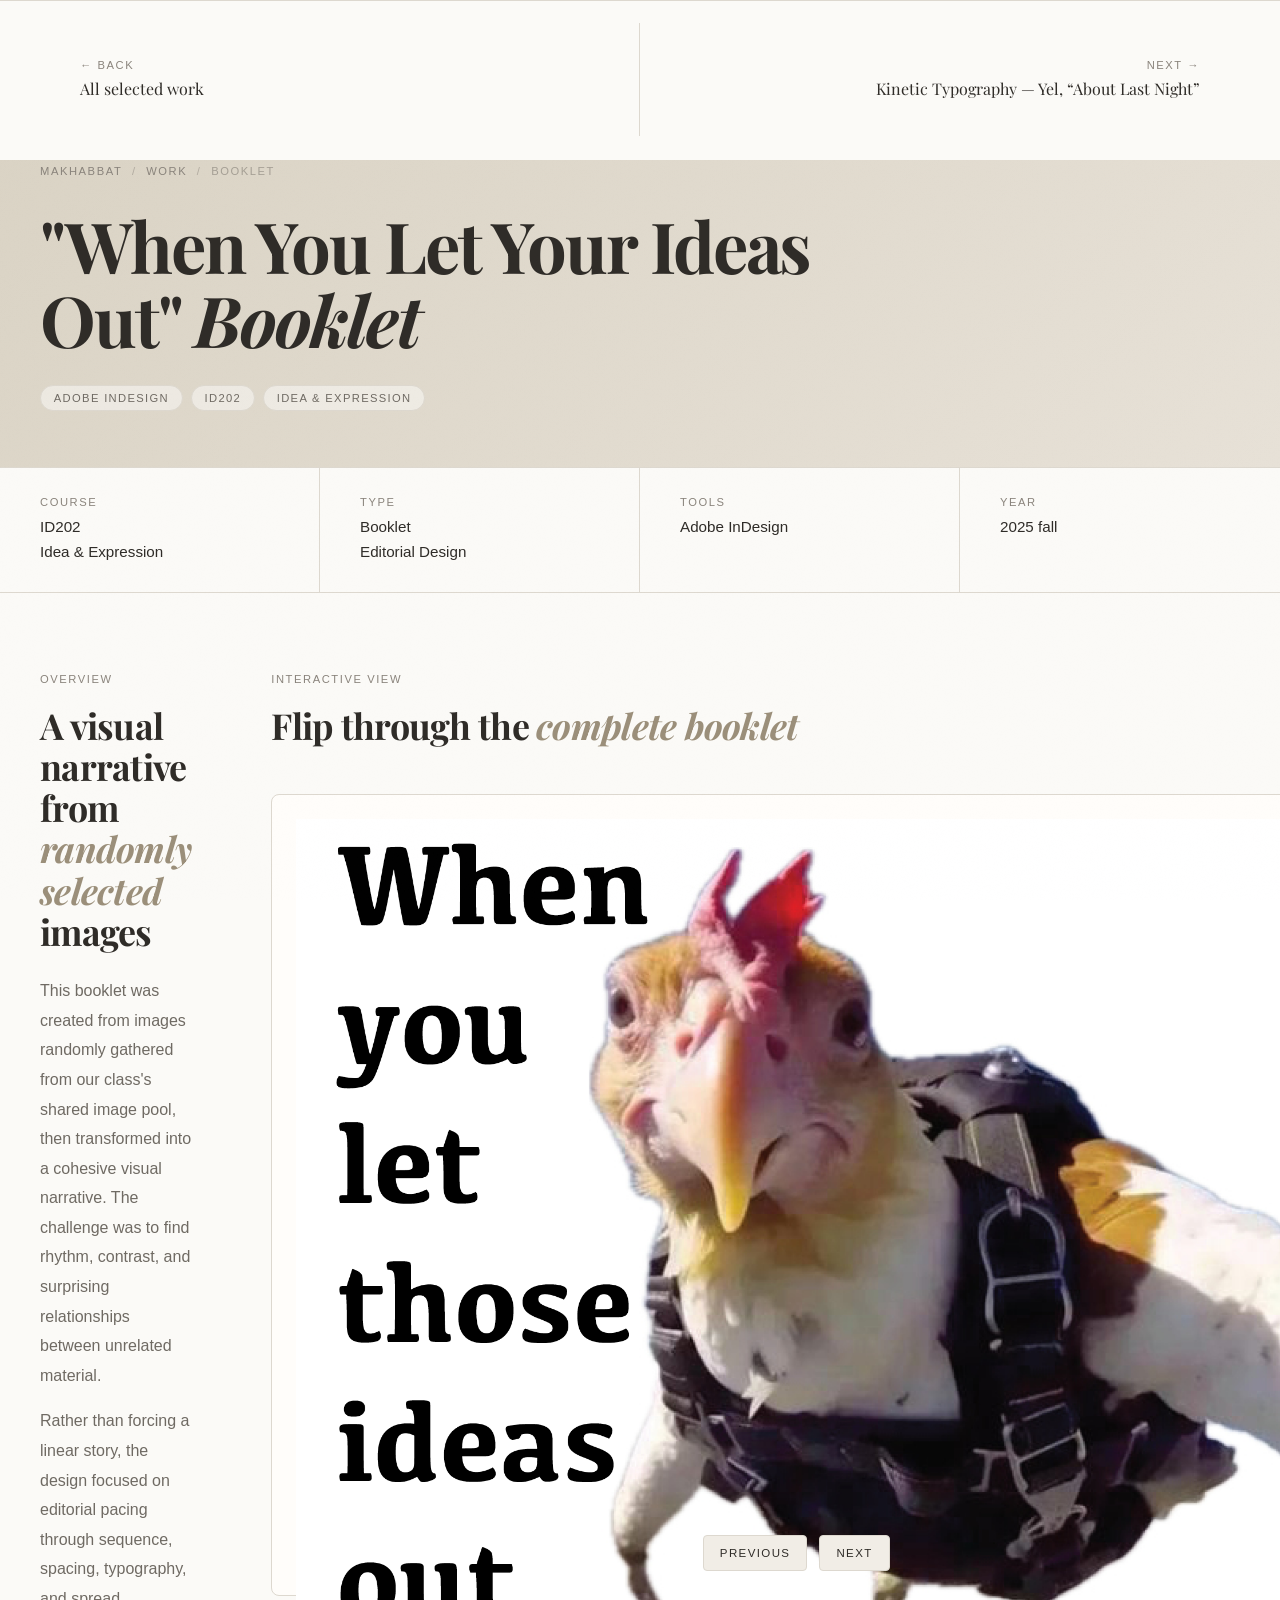
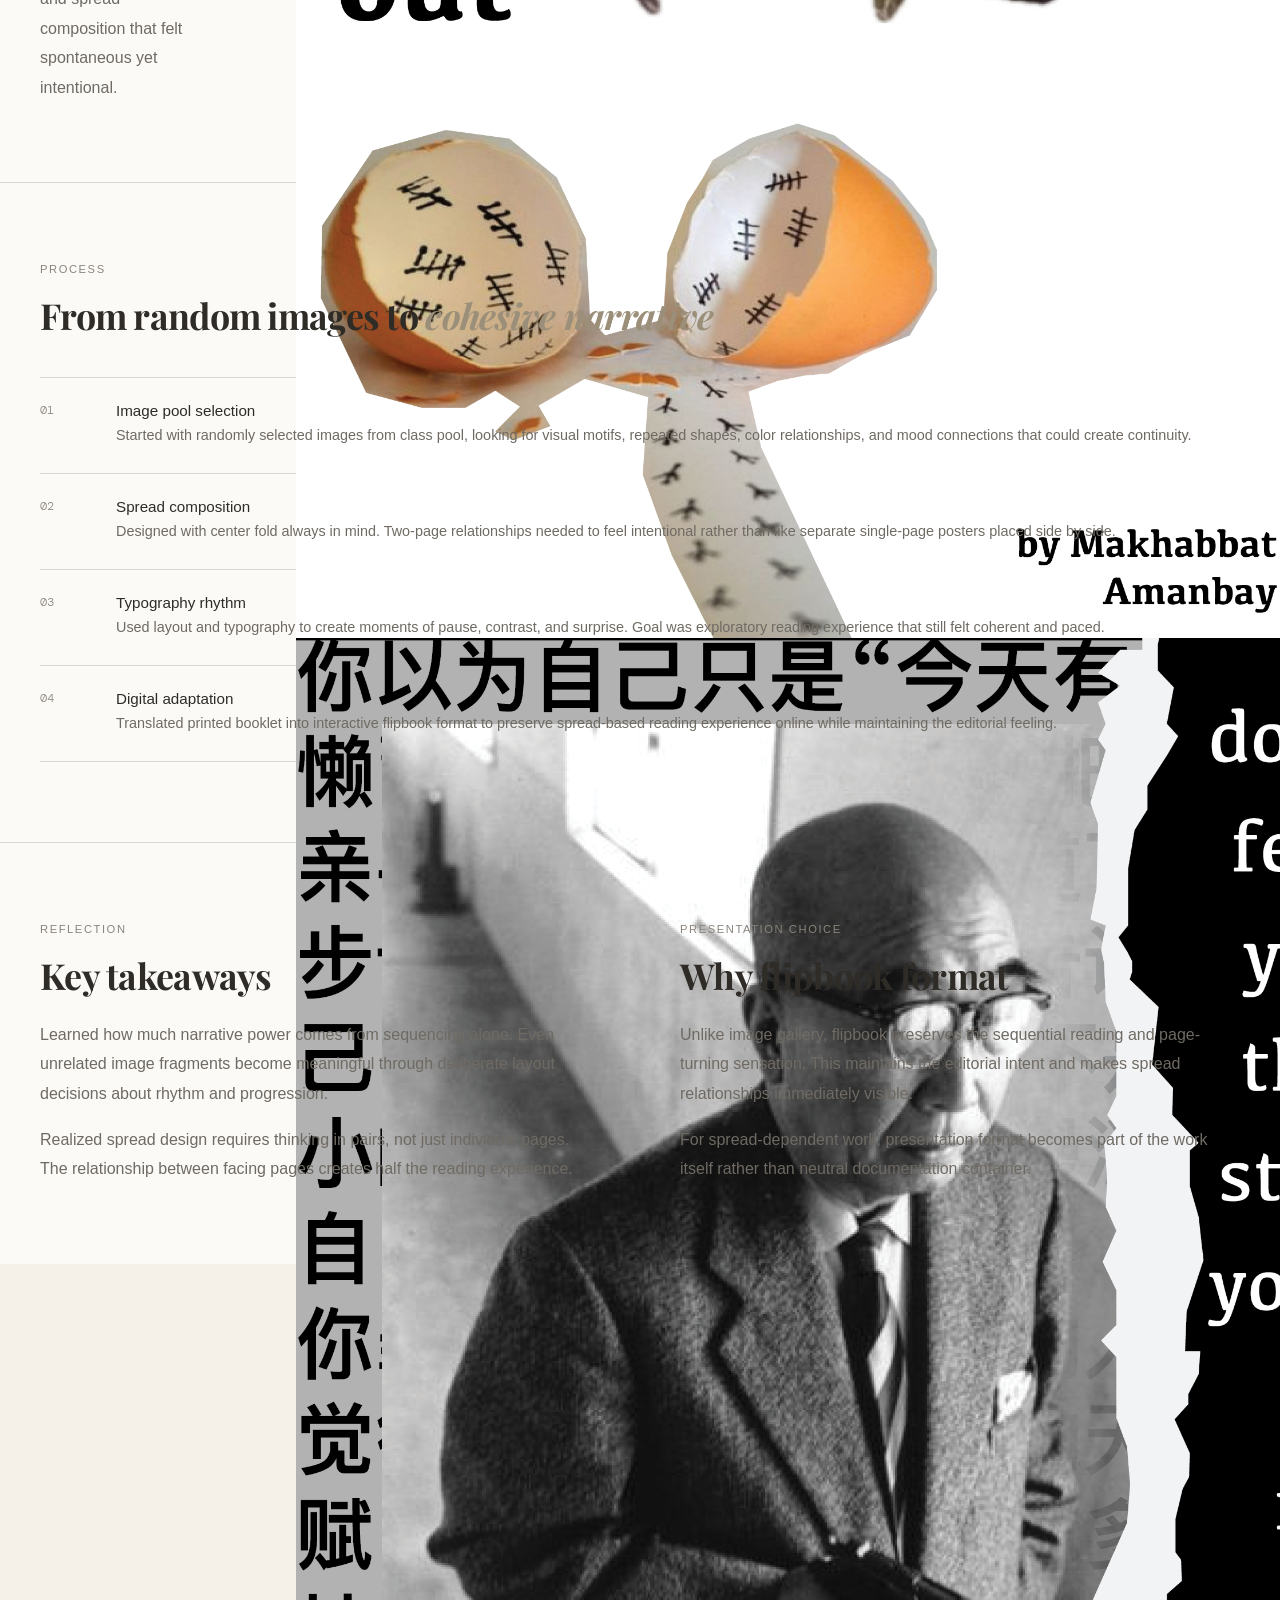
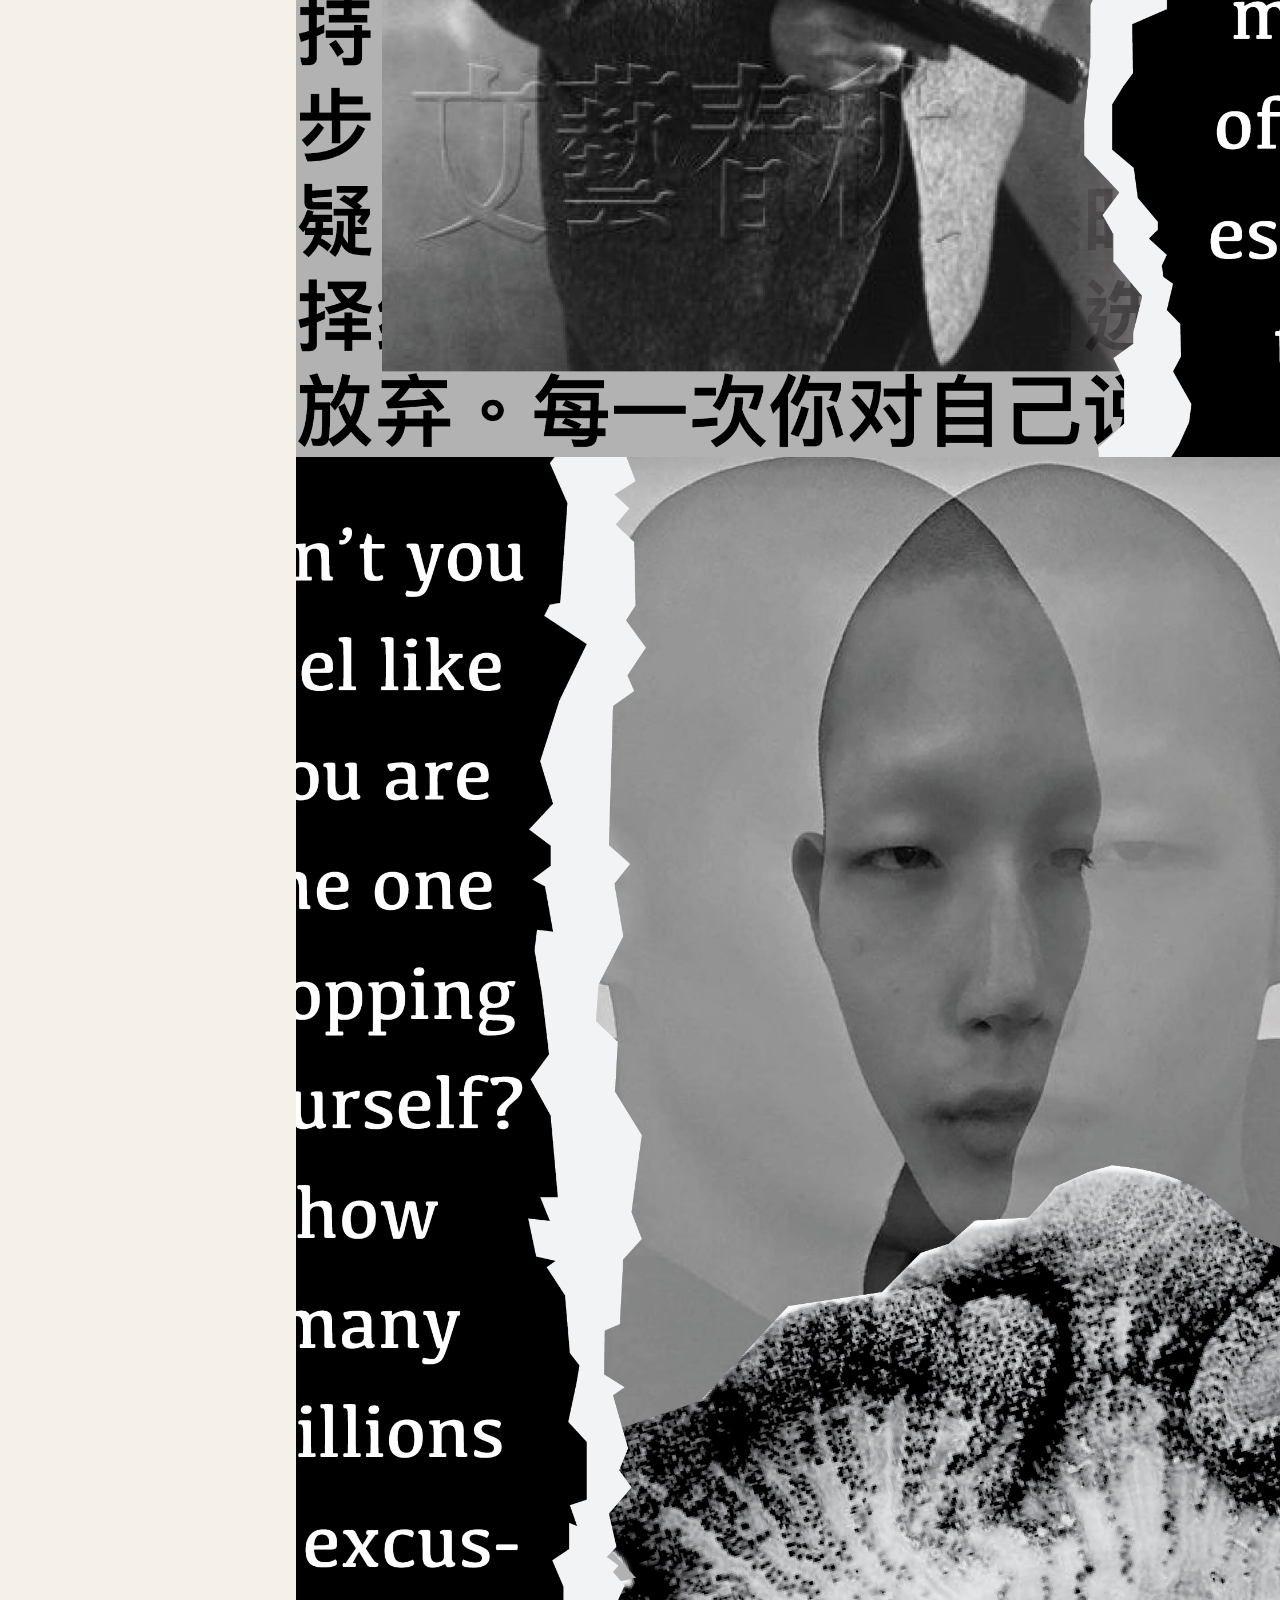
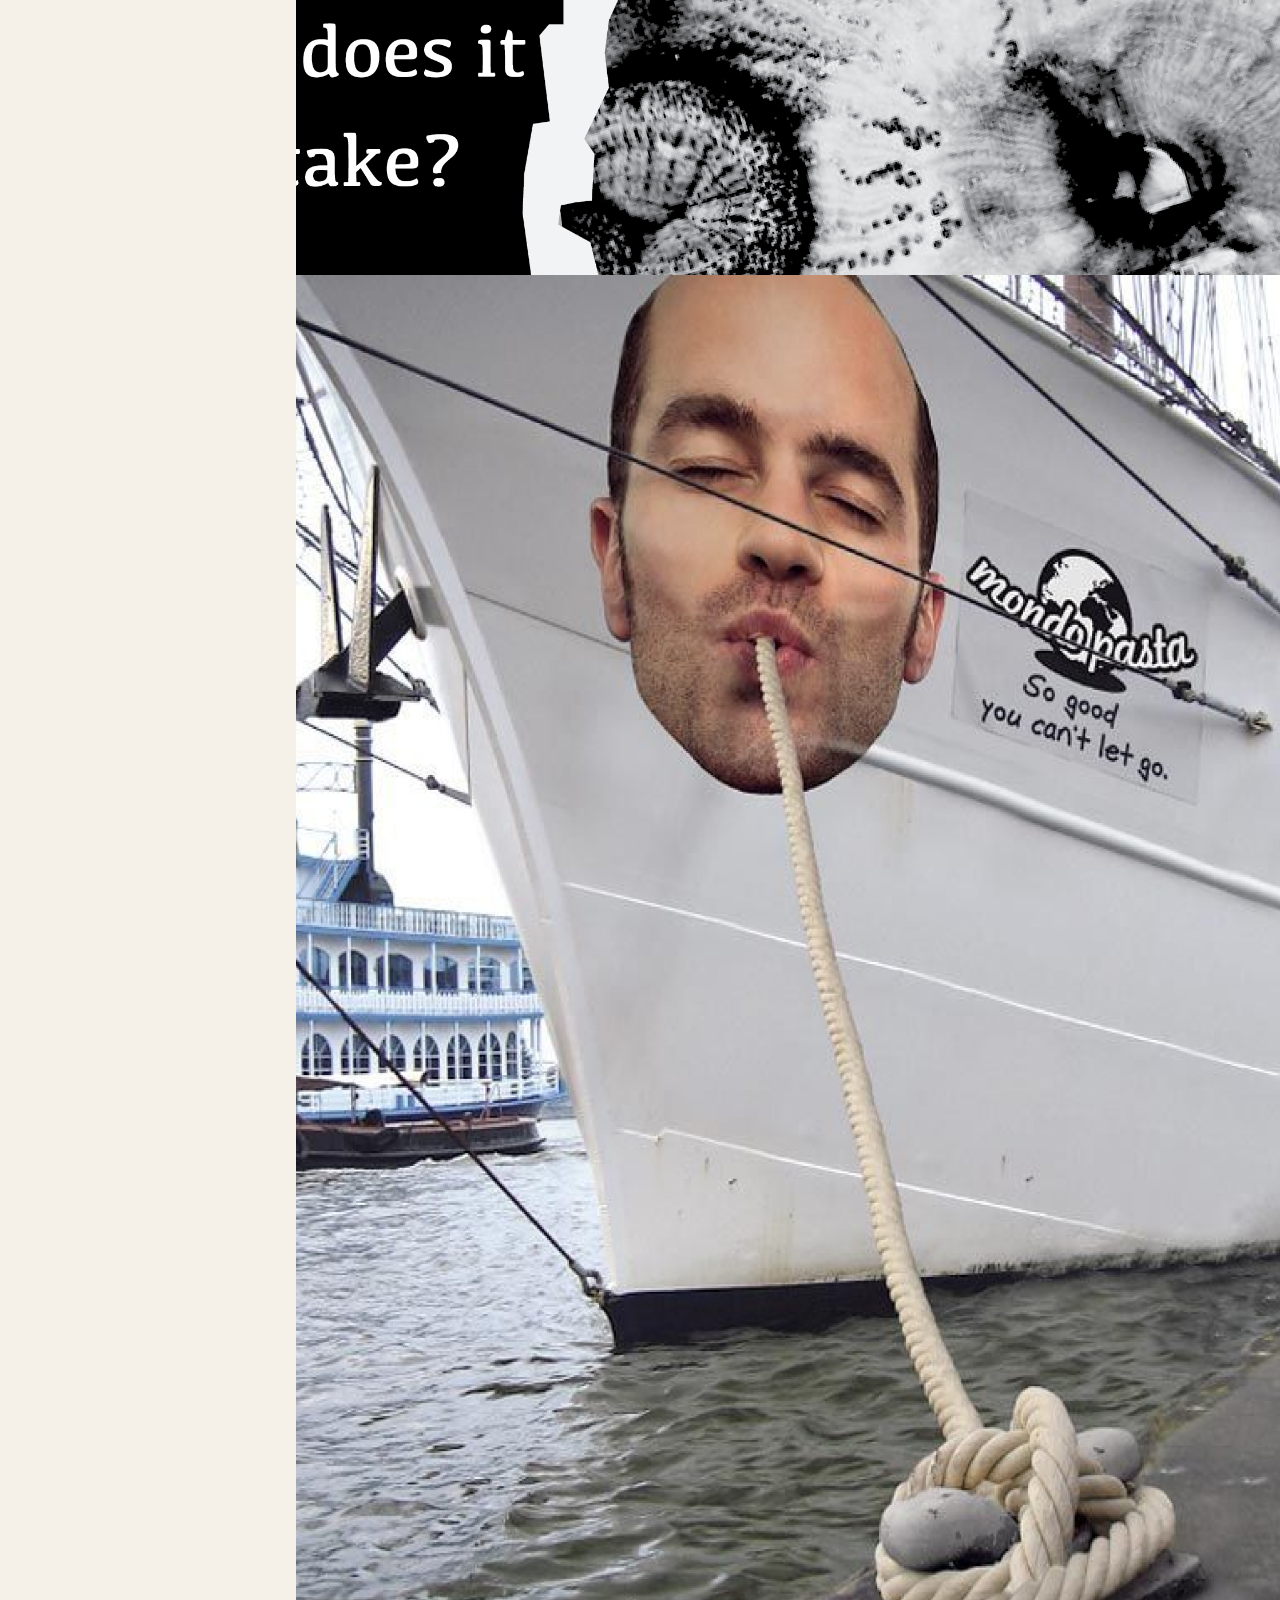
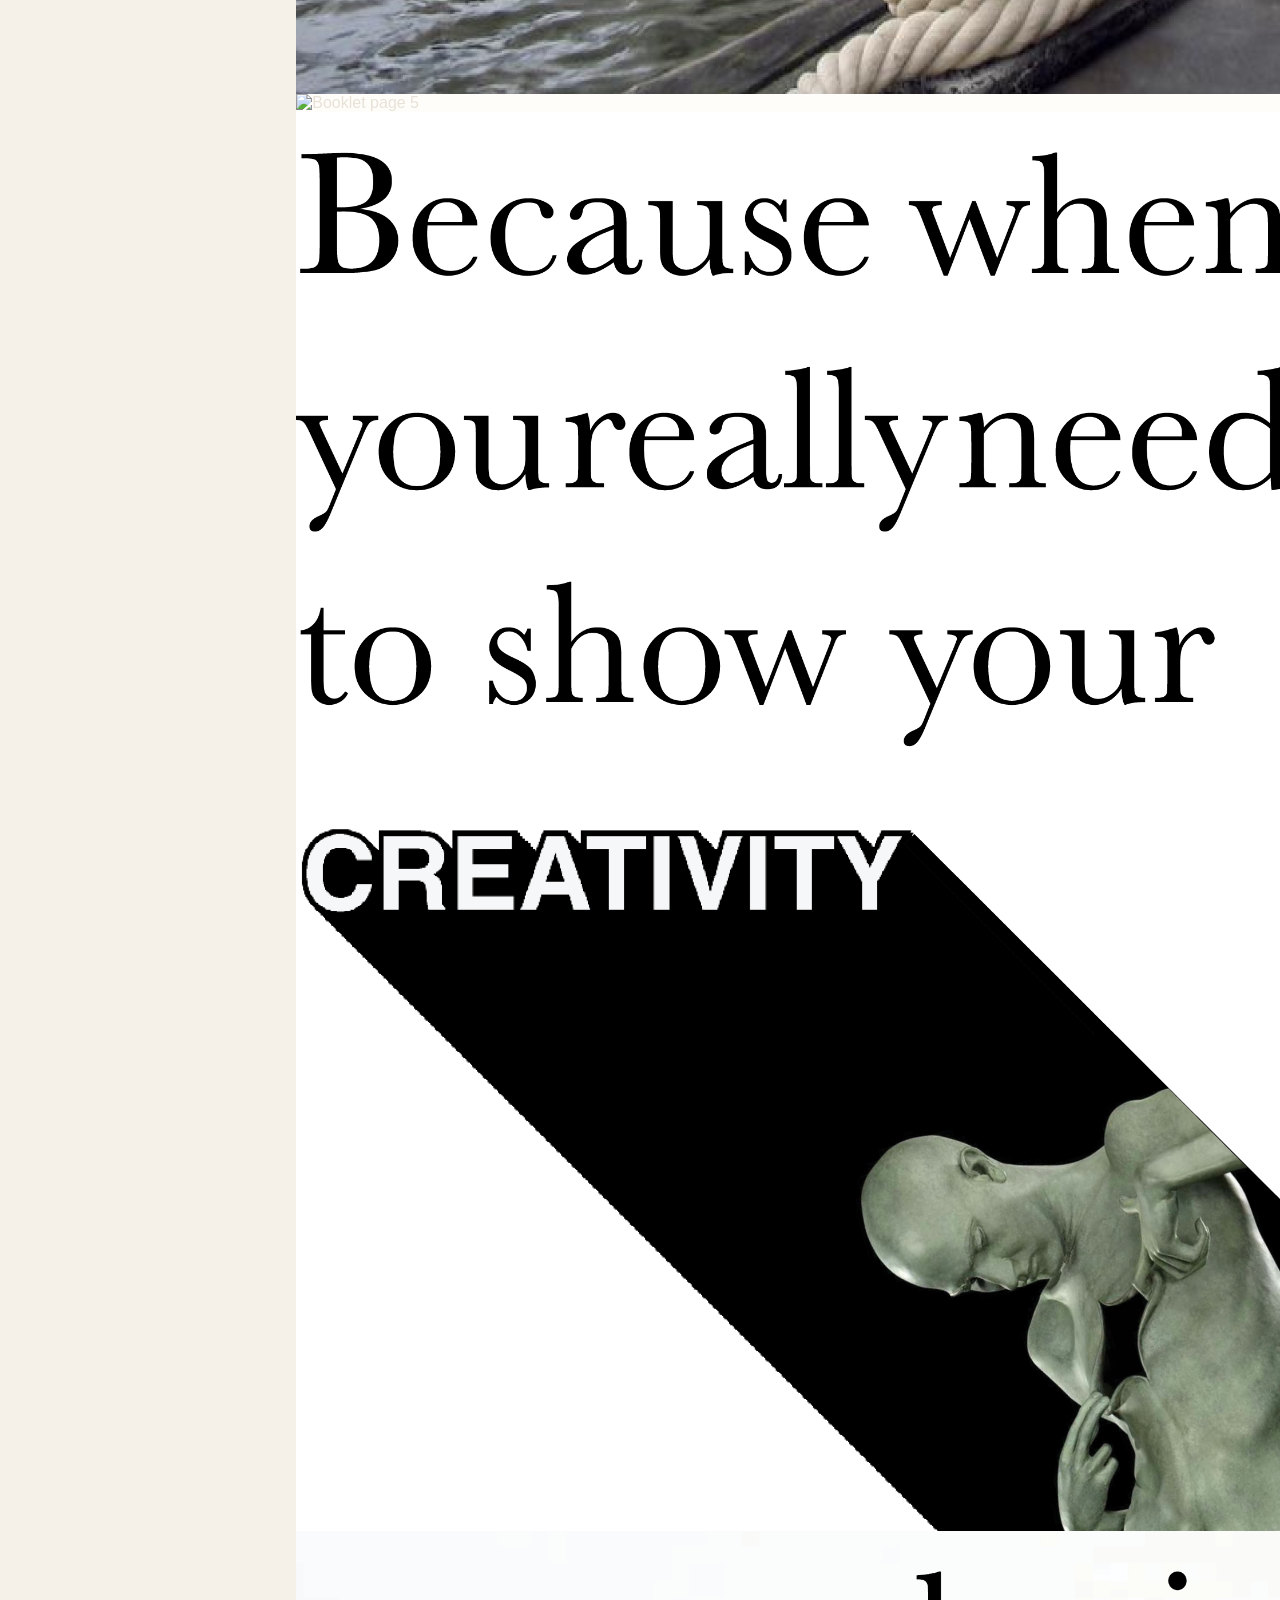
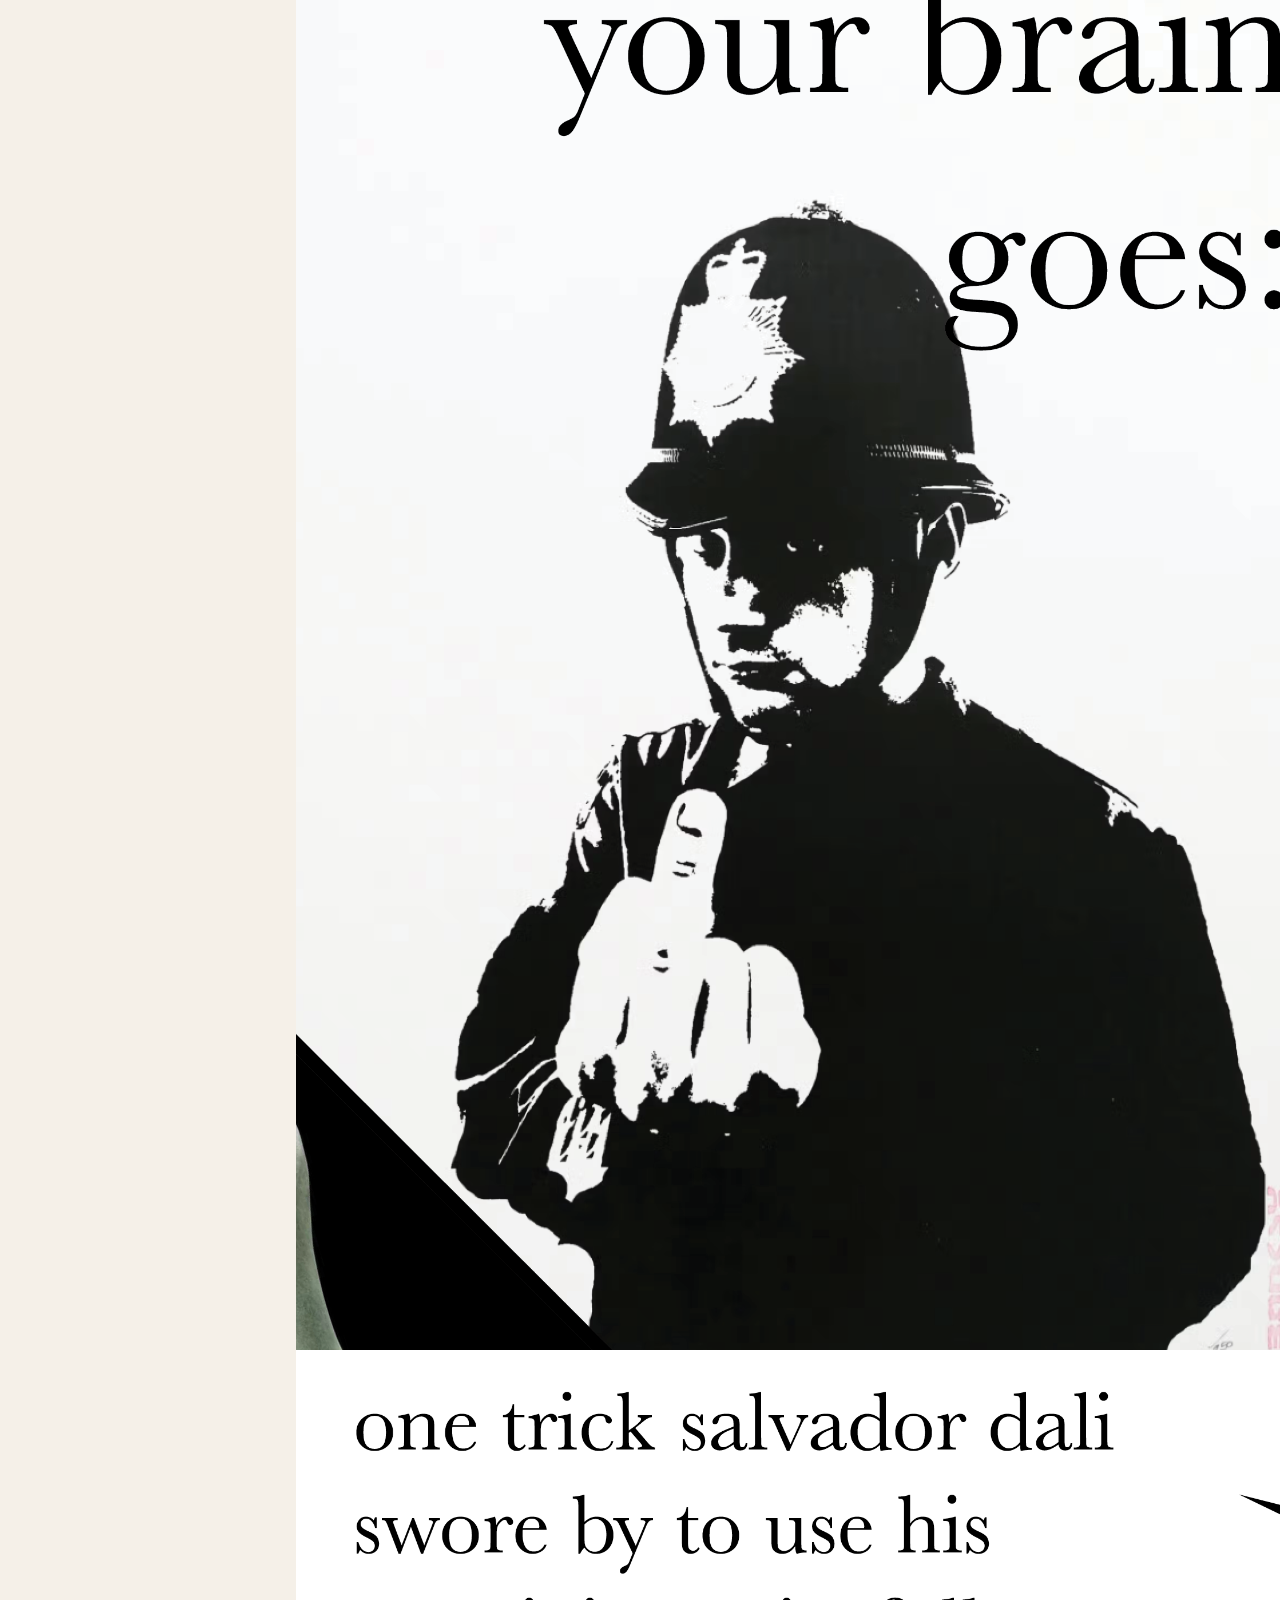
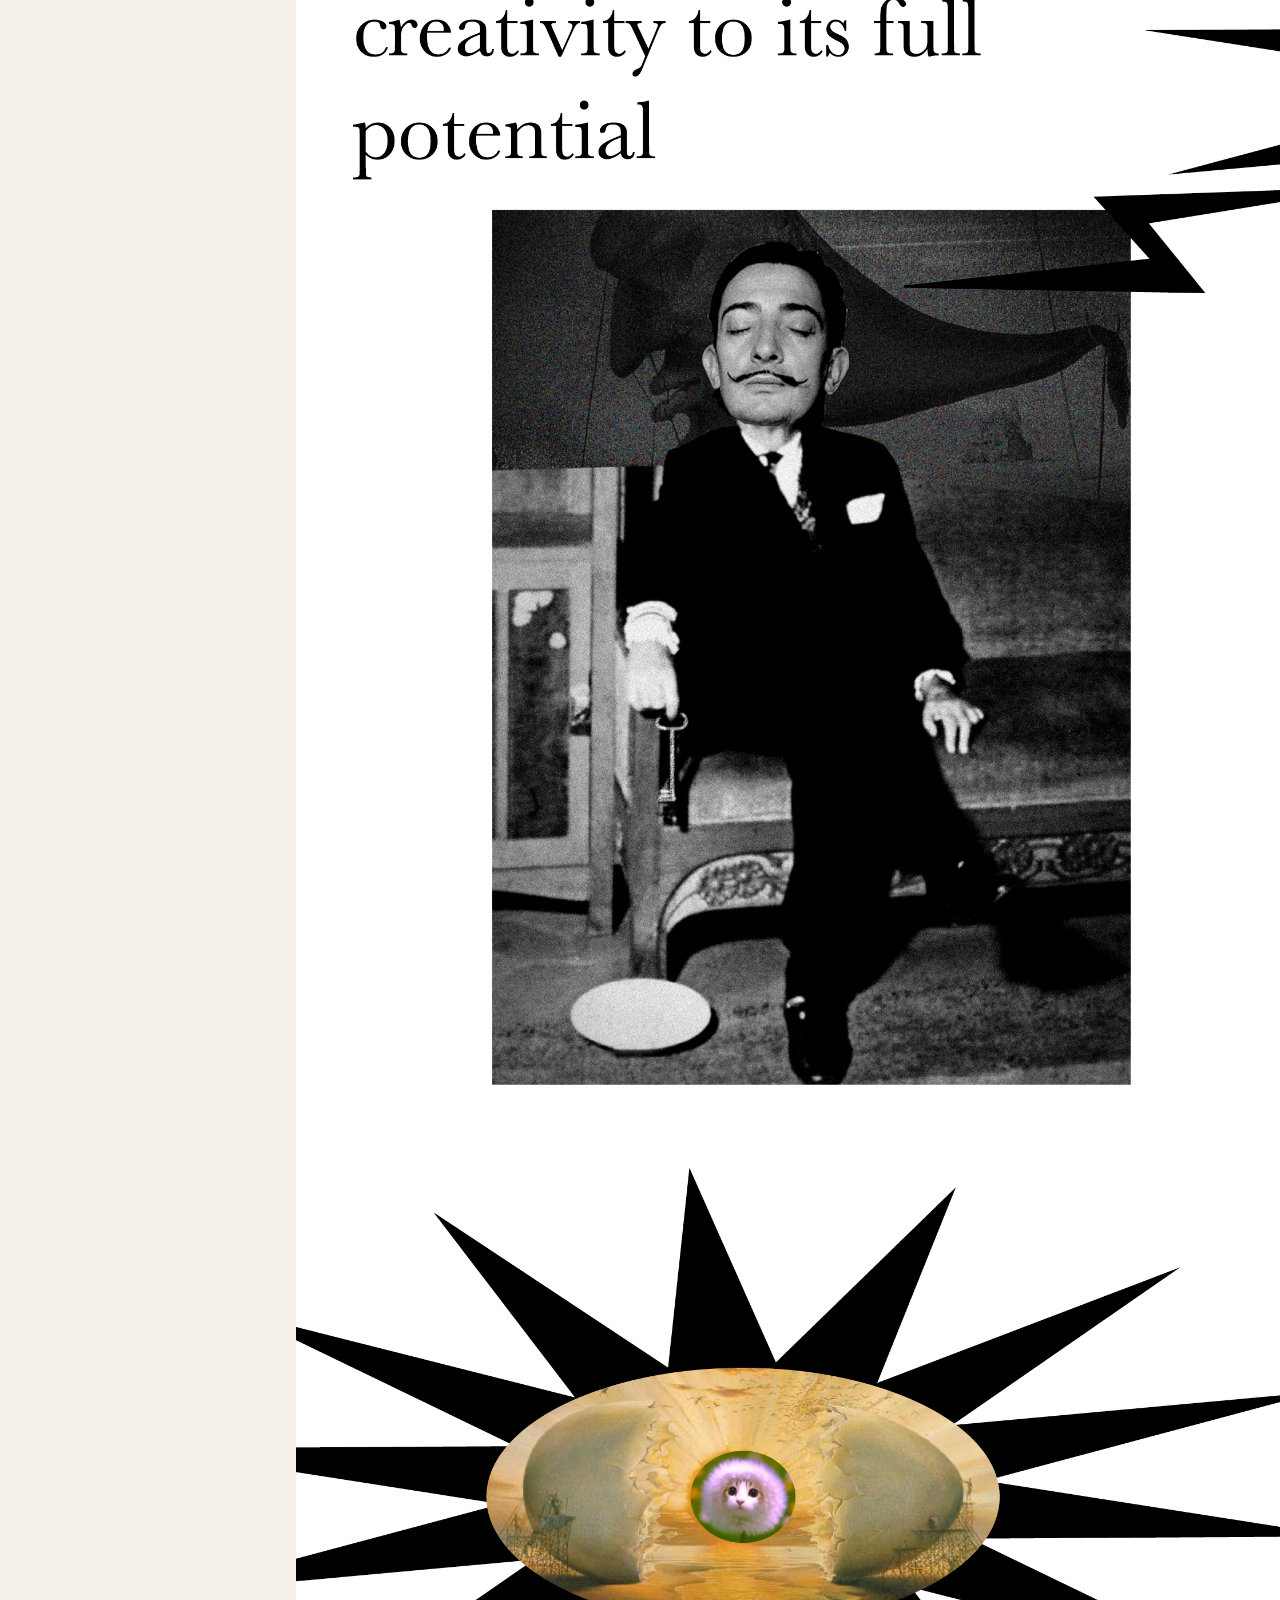
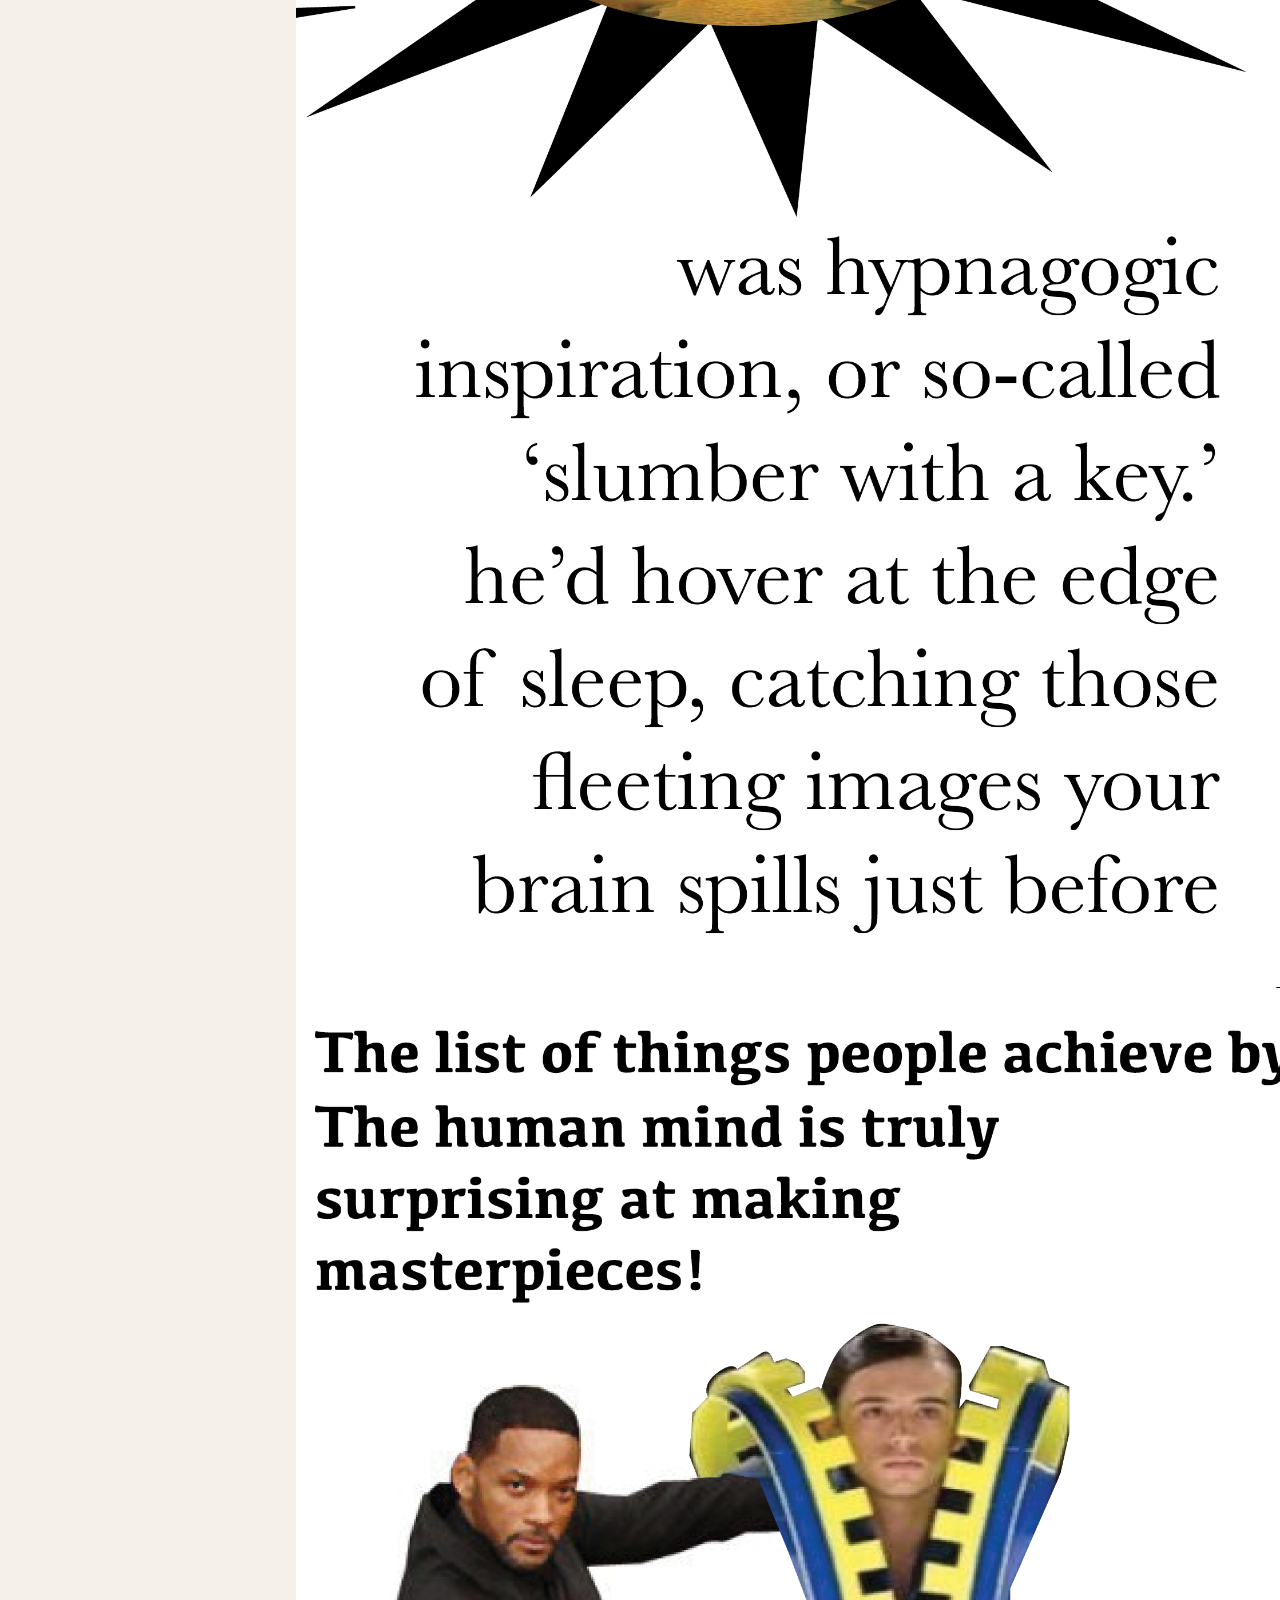
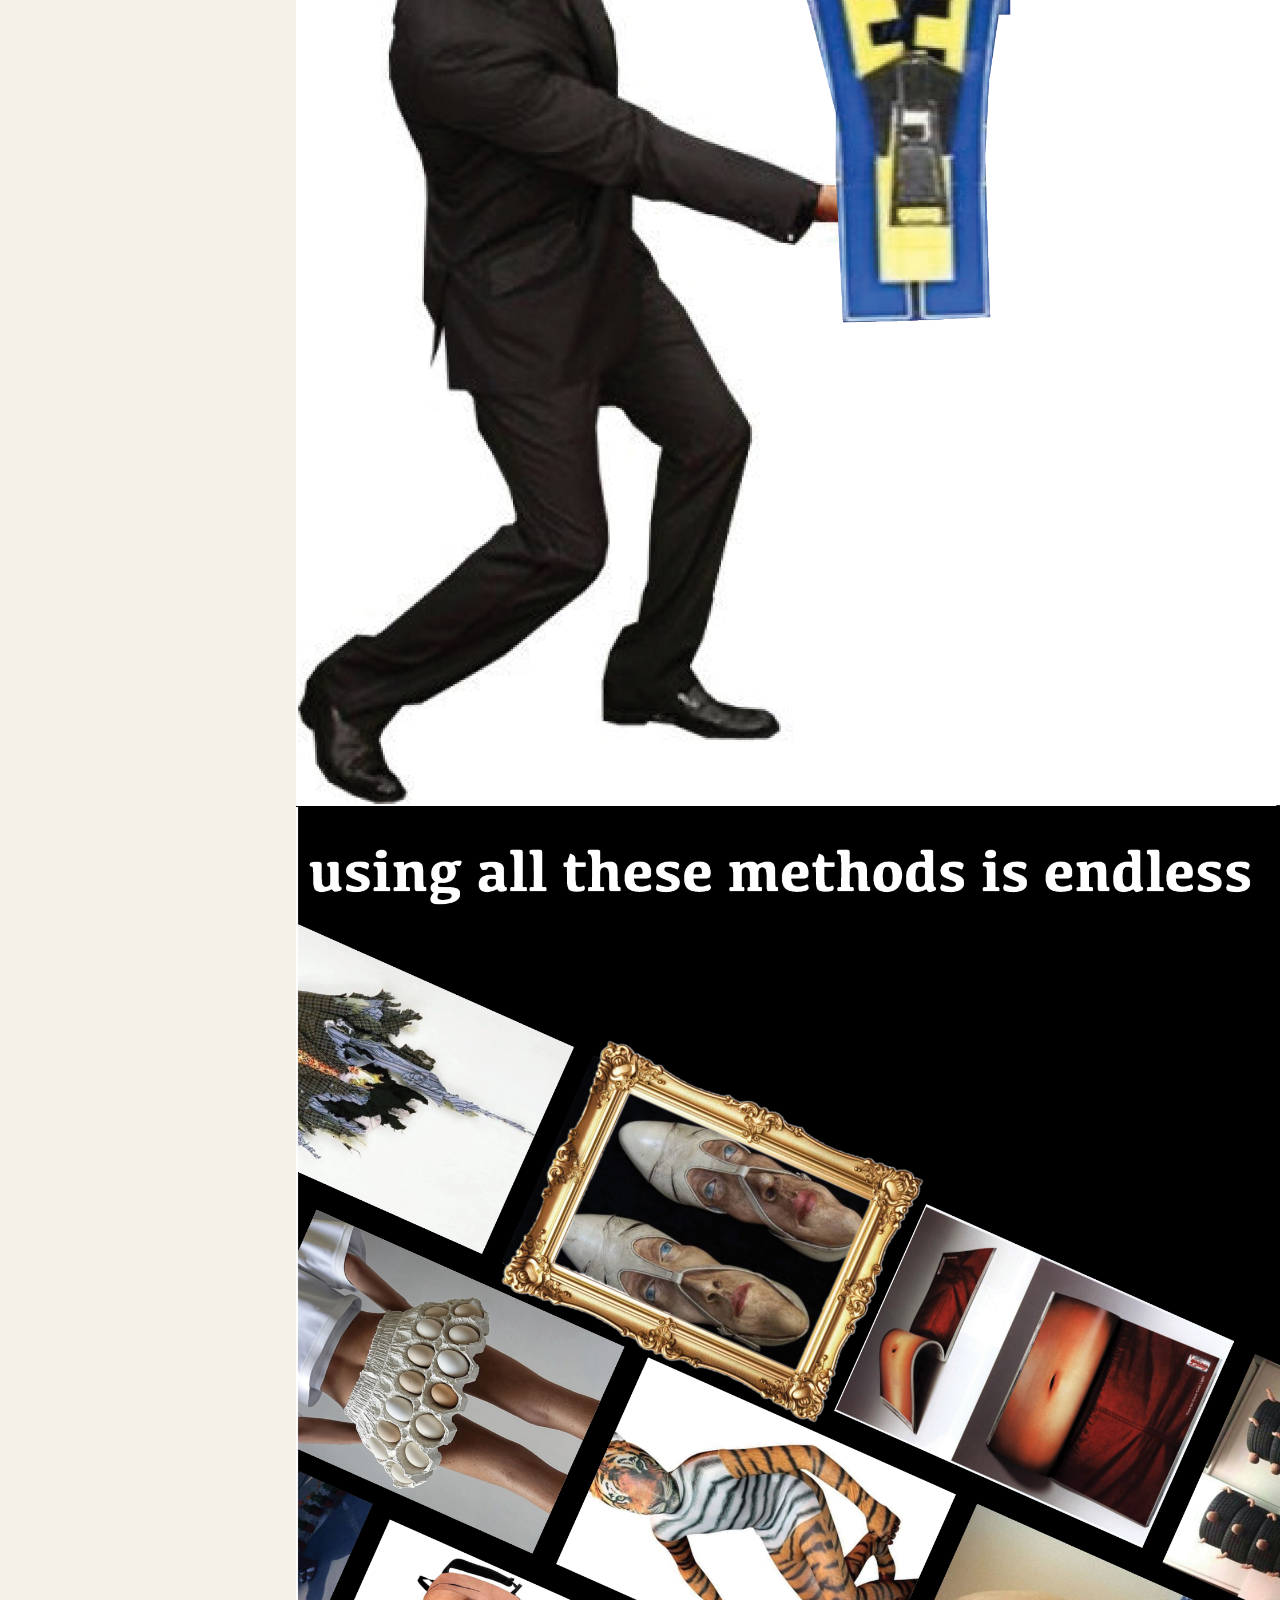
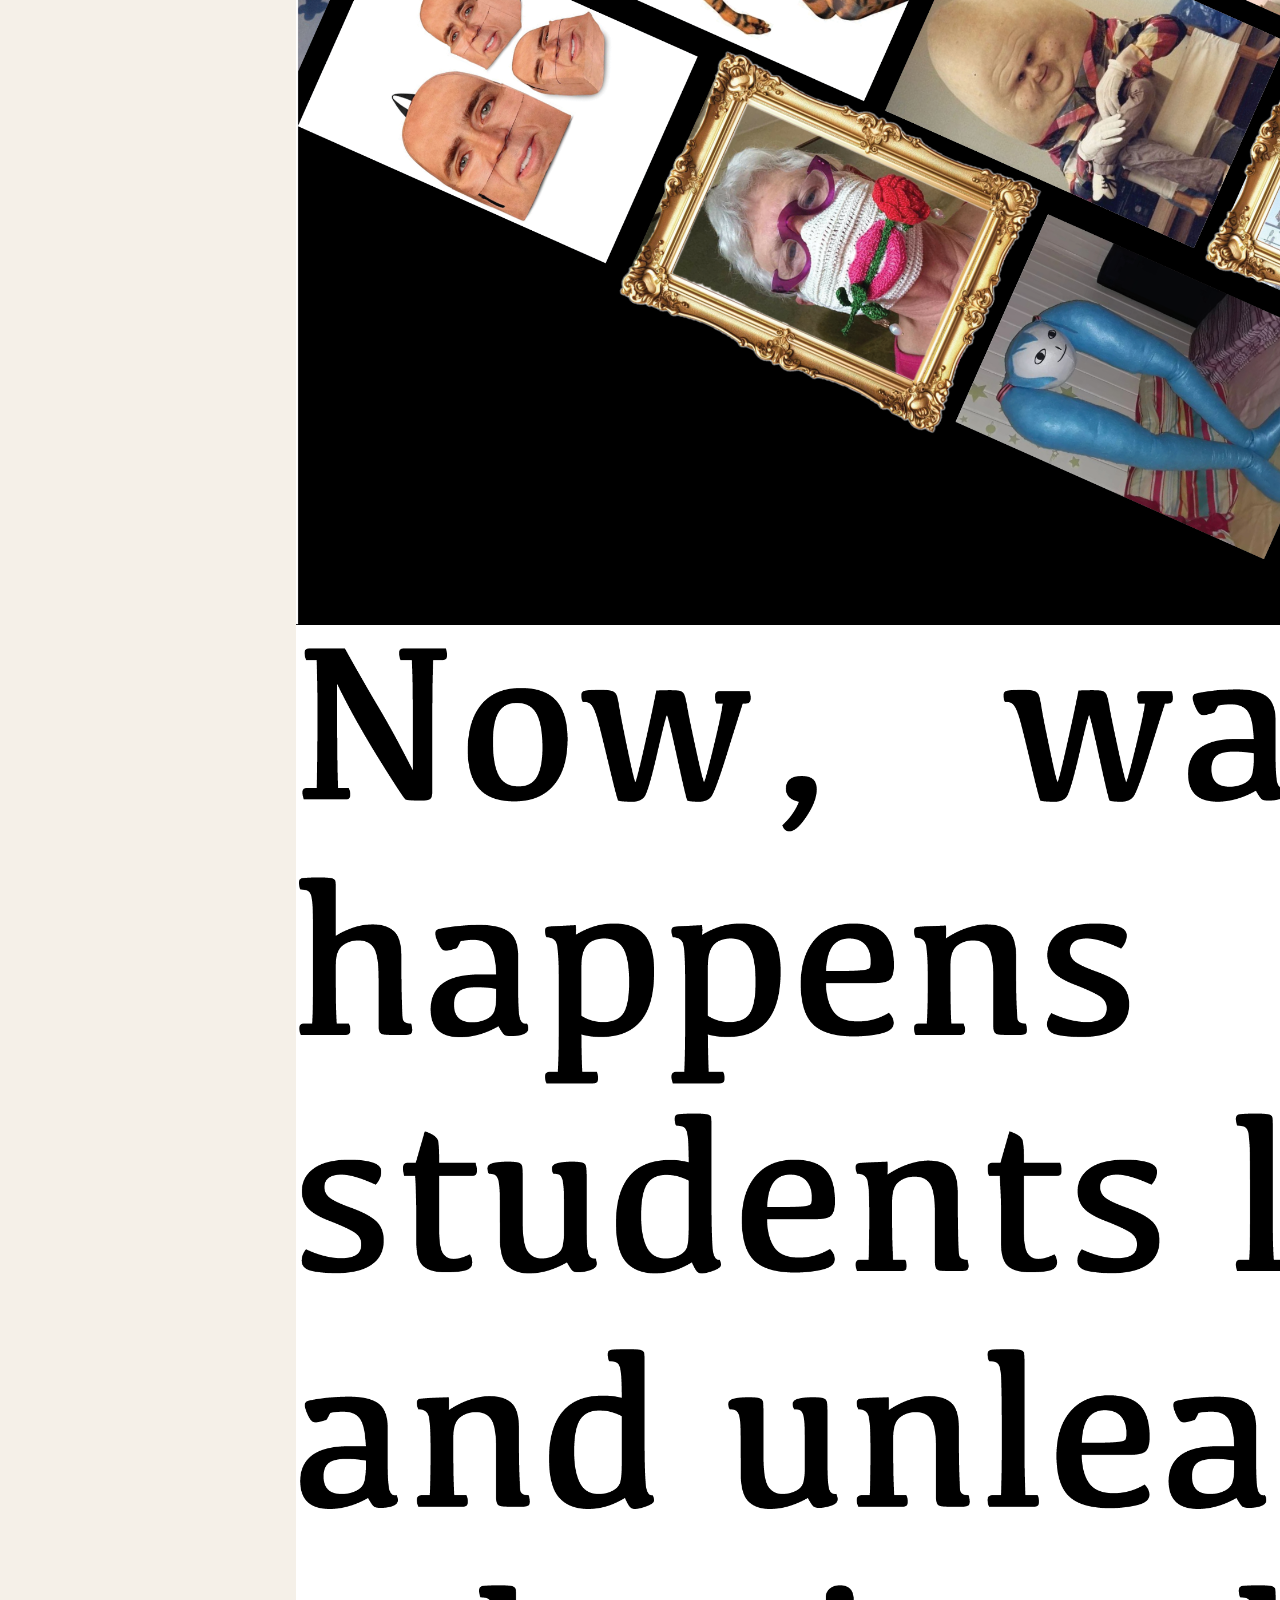
==== commit 65210a12: "changed styles" ====
--- a/project-booklet.html
+++ b/project-booklet.html
@@ -10,317 +10,319 @@
   <link href="https://fonts.googleapis.com/css2?family=Playfair+Display:ital,wght@0,400..900;1,400..900&family=DM+Mono:wght@300;400;500&display=swap" rel="stylesheet">
   <script src="https://code.jquery.com/jquery-3.7.1.min.js"></script>
   <script src="https://cdn.jsdelivr.net/gh/blasten/turn.js@master/turn.min.js"></script>
-  <style>
-    :root {
-      --white: #f9f8f4;
-      --cream: #e6e4df;
-      --cream-dim: #bab9b4;
-      --muted: #7a7974;
-      --border: #dcd9d5;
-      --surface: #fbfbf9;
-      --dark: #1a1a1a;
+<style>
+  :root {
+    --white: #f7f5f0;       /* soft off-white */
+    --cream: #e8e2d6;       /* warm light beige */
+    --cream-dim: #6f6a63;   /* muted warm gray */
+    --muted: #8a847c;       /* lighter muted text */
+    --border: #ddd8cf;      /* soft border */
+    --surface: #fbfaf7;     /* page background */
+    --dark: #2f2c28;        /* soft dark brown-gray */
+    --hero-bg: #d9d2c3;     /* gentle hero background */
+    --button-bg: #f1ede6;   /* subtle control bg */
+    --button-hover: #e7e1d7;
+  }
+
+  .proj-hero {
+    min-height: 52vh;
+    display: flex;
+    flex-direction: column;
+    justify-content: flex-end;
+    padding: 8rem 2.5rem 3.5rem;
+    background: linear-gradient(135deg, var(--hero-bg) 0%, #e7e1d7 100%);
+    border-bottom: 1px solid var(--border);
+  }
+
+  .proj-breadcrumb {
+    display: flex;
+    align-items: center;
+    gap: 0.6rem;
+    font-size: 0.7rem;
+    letter-spacing: 0.14em;
+    text-transform: uppercase;
+    color: var(--muted);
+    margin-bottom: 2rem;
+  }
+
+  .proj-breadcrumb a {
+    color: var(--muted);
+    text-decoration: none;
+    transition: color .2s;
+  }
+
+  .proj-breadcrumb a:hover { color: var(--dark); }
+  .proj-breadcrumb span { opacity: 0.5; }
+
+  .proj-title {
+    font-family: 'Playfair Display', serif;
+    font-size: clamp(2.2rem, 5.5vw, 5rem);
+    font-weight: 700;
+    color: var(--dark);
+    letter-spacing: -0.03em;
+    line-height: 1.05;
+    max-width: 860px;
+    margin-bottom: 1.75rem;
+  }
+
+  .proj-tools {
+    display: flex;
+    flex-wrap: wrap;
+    gap: 0.5rem;
+  }
+
+  .proj-tool {
+    font-size: 0.7rem;
+    letter-spacing: 0.12em;
+    text-transform: uppercase;
+    color: var(--cream-dim);
+    border: 1px solid var(--border);
+    padding: 0.38rem 0.8rem;
+    background: rgba(255,255,255,0.45);
+    border-radius: 999px;
+  }
+
+  .proj-meta-strip {
+    display: grid;
+    grid-template-columns: repeat(4, 1fr);
+    border-bottom: 1px solid var(--border);
+    background: var(--surface);
+  }
+
+  .proj-meta-cell {
+    padding: 1.75rem 2.5rem;
+    border-right: 1px solid var(--border);
+  }
+
+  .proj-meta-cell:last-child { border-right: none; }
+
+  .proj-meta-label {
+    font-size: 0.7rem;
+    letter-spacing: 0.14em;
+    text-transform: uppercase;
+    color: var(--muted);
+    margin-bottom: 0.45rem;
+  }
+
+  .proj-meta-val {
+    font-size: 0.95rem;
+    color: var(--dark);
+    line-height: 1.6;
+  }
+
+  .proj-section {
+    padding: 5rem 2.5rem;
+    border-bottom: 1px solid var(--border);
+    background: var(--surface);
+  }
+
+  .proj-section:last-of-type { border-bottom: none; }
+
+  .proj-eyebrow {
+    font-size: 0.7rem;
+    letter-spacing: 0.14em;
+    text-transform: uppercase;
+    color: var(--muted);
+    margin-bottom: 1.25rem;
+  }
+
+  .proj-heading {
+    font-family: 'Playfair Display', serif;
+    font-size: clamp(1.5rem, 2.8vw, 2.4rem);
+    font-weight: 700;
+    color: var(--dark);
+    letter-spacing: -0.02em;
+    line-height: 1.15;
+    margin-bottom: 1.5rem;
+  }
+
+  .proj-heading em {
+    font-style: italic;
+    color: #9b8f7a;
+  }
+
+  .proj-body {
+    font-size: 1rem;
+    color: var(--cream-dim);
+    line-height: 1.85;
+    max-width: 660px;
+  }
+
+  .proj-body p + p { margin-top: 1rem; }
+
+  .two-col {
+    display: grid;
+    grid-template-columns: 1fr 1fr;
+    gap: 5rem;
+    align-items: start;
+    max-width: 1400px;
+    margin: 0 auto;
+  }
+
+  .process-list { margin-top: 2.5rem; }
+
+  .process-step {
+    display: grid;
+    grid-template-columns: 48px 1fr;
+    gap: 1.75rem;
+    align-items: start;
+    padding: 1.5rem 0;
+    border-top: 1px solid var(--border);
+  }
+
+  .process-step:last-child { border-bottom: 1px solid var(--border); }
+
+  .ps-num {
+    font-family: 'DM Mono', monospace;
+    font-size: 0.72rem;
+    color: var(--muted);
+    padding-top: 0.1rem;
+  }
+
+  .ps-title {
+    font-size: 0.95rem;
+    color: var(--dark);
+    margin-bottom: 0.3rem;
+  }
+
+  .ps-desc {
+    font-size: 0.9rem;
+    color: var(--cream-dim);
+    line-height: 1.75;
+  }
+
+  .proj-footer-nav {
+    display: grid;
+    grid-template-columns: 1fr 1fr;
+    border-top: 1px solid var(--border);
+    background: var(--surface);
+  }
+
+  .pfn-item {
+    padding: 2.25rem 2.5rem;
+    text-decoration: none;
+    color: var(--dark);
+    display: flex;
+    flex-direction: column;
+    gap: 0.5rem;
+    transition: background .2s;
+  }
+
+  .pfn-item:first-child { border-right: 1px solid var(--border); }
+  .pfn-item:hover { background: #f3eee6; }
+
+  .pfn-dir {
+    font-size: 0.7rem;
+    letter-spacing: 0.14em;
+    text-transform: uppercase;
+    color: var(--muted);
+  }
+
+  .pfn-title {
+    font-family: 'Playfair Display', serif;
+    font-size: 1rem;
+    color: var(--dark);
+    line-height: 1.3;
+  }
+
+  .pfn-next {
+    align-items: flex-end;
+    text-align: right;
+  }
+
+  .booklet-shell {
+    margin-top: 3rem;
+    border: 1px solid var(--border);
+    background: #fffdfa;
+    padding: 1.5rem;
+    border-radius: 8px;
+  }
+
+  .booklet-viewer {
+    display: flex;
+    flex-direction: column;
+    align-items: center;
+    gap: 1rem;
+  }
+
+  #flipbook {
+    width: 1000px;
+    height: 700px;
+    max-width: 100%;
+    margin: 0 auto;
+  }
+
+  #flipbook .page {
+    background: #fffdfa;
+    overflow: hidden;
+    padding: 0;
+    margin: 0;
+  }
+
+  #flipbook .page img {
+    display: block;
+    width: 100%;
+    height: 100%;
+  }
+
+  .book-controls {
+    display: flex;
+    gap: 0.75rem;
+    flex-wrap: wrap;
+    justify-content: center;
+  }
+
+  .book-controls button {
+    border: 1px solid var(--border);
+    background: var(--button-bg);
+    color: var(--dark);
+    font-size: 0.72rem;
+    letter-spacing: 0.12em;
+    text-transform: uppercase;
+    padding: 0.7rem 1rem;
+    cursor: pointer;
+    transition: background .2s, color .2s;
+    border-radius: 4px;
+  }
+
+  .book-controls button:hover {
+    background: var(--button-hover);
+  }
+
+  .book-note {
+    font-size: 0.68rem;
+    letter-spacing: 0.12em;
+    text-transform: uppercase;
+    color: var(--muted);
+    text-align: center;
+  }
+
+  @media (max-width: 780px) {
+    .proj-hero { padding: 7rem 1.5rem 2.5rem; }
+    .proj-meta-strip { grid-template-columns: 1fr 1fr; }
+    .proj-meta-cell {
+      border-bottom: 1px solid var(--border);
+      border-right: none;
     }
-
-    /* Project page styles matching Gen Z / NCT pages */
-    .proj-hero {
-      min-height: 52vh;
-      display: flex;
-      flex-direction: column;
-      justify-content: flex-end;
-      padding: 8rem 2.5rem 3.5rem;
-      background: linear-gradient(135deg, #1a1a1a 0%, #0f0f0f 100%);
-      border-bottom: 1px solid var(--border);
-    }
-
-    .proj-breadcrumb {
-      display: flex;
-      align-items: center;
-      gap: 0.6rem;
-      font-size: 0.55rem;
-      letter-spacing: 0.2em;
-      text-transform: uppercase;
-      color: var(--muted);
-      margin-bottom: 2rem;
-    }
-
-    .proj-breadcrumb a {
-      color: var(--muted);
-      text-decoration: none;
-      transition: color .2s;
-    }
-
-    .proj-breadcrumb a:hover { color: var(--cream); }
-    .proj-breadcrumb span { opacity: 0.4; }
-
-    .proj-title {
-      font-family: 'Playfair Display', serif;
-      font-size: clamp(2.2rem, 5.5vw, 5rem);
-      font-weight: 700;
-      color: var(--white);
-      letter-spacing: -0.03em;
-      line-height: 1.05;
-      max-width: 860px;
-      margin-bottom: 1.75rem;
-    }
-
-    .proj-tools {
-      display: flex;
-      flex-wrap: wrap;
-      gap: 0.5rem;
-    }
-
-    .proj-tool {
-      font-size: 0.52rem;
-      letter-spacing: 0.18em;
-      text-transform: uppercase;
-      color: var(--cream-dim);
-      border: 1px solid var(--border);
-      padding: 0.3rem 0.75rem;
-      background: transparent;
-    }
-
-    .proj-meta-strip {
-      display: grid;
-      grid-template-columns: repeat(4, 1fr);
-      border-bottom: 1px solid var(--border);
-      background: var(--surface);
-    }
-
-    .proj-meta-cell {
-      padding: 1.75rem 2.5rem;
-      border-right: 1px solid var(--border);
-    }
-
-    .proj-meta-cell:last-child { border-right: none; }
-
-    .proj-meta-label {
-      font-size: 0.5rem;
-      letter-spacing: 0.22em;
-      text-transform: uppercase;
-      color: var(--muted);
-      margin-bottom: 0.4rem;
-    }
-
-    .proj-meta-val {
-      font-size: 0.85rem;
-      color: var(--muted);
-      line-height: 1.5;
-    }
-
-    .proj-section {
-      padding: 5rem 2.5rem;
-      border-bottom: 1px solid var(--border);
-      background: var(--surface);
-    }
-
-    .proj-section:last-of-type { border-bottom: none; }
-
-    .proj-eyebrow {
-      font-size: 0.52rem;
-      letter-spacing: 0.22em;
-      text-transform: uppercase;
-      color: var(--muted);
-      margin-bottom: 1.25rem;
-    }
-
-    .proj-heading {
-      font-family: 'Playfair Display', serif;
-      font-size: clamp(1.5rem, 2.8vw, 2.4rem);
-      font-weight: 700;
-      color: var(--dark);
-      letter-spacing: -0.02em;
-      line-height: 1.15;
-      margin-bottom: 1.5rem;
-    }
-
-    .proj-heading em { 
-      font-style: italic; 
-      color: var(--cream); 
-    }
-
-    .proj-body {
-      font-size: 0.9rem;
-      color: var(--cream-dim);
-      line-height: 1.9;
-      max-width: 660px;
-    }
-
-    .proj-body p + p { margin-top: 1rem; }
-
-    .two-col {
-      display: grid;
-      grid-template-columns: 1fr 1fr;
-      gap: 5rem;
-      align-items: start;
-      max-width: 1400px;
-      margin: 0 auto;
-    }
-
-    .process-list { margin-top: 2.5rem; }
-
-    .process-step {
-      display: grid;
-      grid-template-columns: 48px 1fr;
-      gap: 1.75rem;
-      align-items: start;
-      padding: 1.5rem 0;
-      border-top: 1px solid var(--border);
-    }
-
-    .process-step:last-child { border-bottom: 1px solid var(--border); }
-
-    .ps-num {
-      font-family: 'DM Mono', monospace;
-      font-size: 0.58rem;
-      color: var(--muted);
-      padding-top: 0.1rem;
-    }
-
-    .ps-title {
-      font-size: 0.82rem;
-      color: var(--cream);
-      margin-bottom: 0.3rem;
-    }
-
-    .ps-desc {
-      font-size: 0.75rem;
-      color: var(--cream-dim);
-      line-height: 1.75;
-    }
-
-    .proj-footer-nav {
-      display: grid;
-      grid-template-columns: 1fr 1fr;
-      border-top: 1px solid var(--border);
-      background: var(--surface);
-    }
-
-    .pfn-item {
-      padding: 2.25rem 2.5rem;
-      text-decoration: none;
-      color: var(--cream);
-      display: flex;
-      flex-direction: column;
-      gap: 0.5rem;
-      transition: background .2s;
-    }
-
-    .pfn-item:first-child { border-right: 1px solid var(--border); }
-    .pfn-item:hover { background: rgba(255,255,255,0.03); }
-
-    .pfn-dir {
-      font-size: 0.5rem;
-      letter-spacing: 0.22em;
-      text-transform: uppercase;
-      color: var(--muted);
-    }
-
-    .pfn-title {
-      font-family: 'Playfair Display', serif;
-      font-size: 1rem;
-      color: var(--white);
-      line-height: 1.3;
-    }
-
-    .pfn-next {
-      align-items: flex-end;
-      text-align: right;
-    }
-
-    /* Flipbook styles */
-    .booklet-shell {
-      margin-top: 3rem;
-      border: 1px solid var(--border);
-      background: white;
-      padding: 1.5rem;
-      border-radius: 8px;
-    }
-
-    .booklet-viewer {
-      display: flex;
-      flex-direction: column;
-      align-items: center;
-      gap: 1rem;
-    }
-
-    #flipbook {
-      width: 1000px;
-      height: 700px;
-      max-width: 100%;
-      margin: 0 auto;
-    }
-
-    #flipbook .page {
-      background: #fffdf8;
-      overflow: hidden;
-      padding: 0;
-      margin: 0;
-    }
-
-    #flipbook .page img {
-      display: block;
-      width: 100%;
-      height: 100%;
-    }
-
-    .book-controls {
-      display: flex;
-      gap: 0.75rem;
-      flex-wrap: wrap;
-      justify-content: center;
-    }
-
-    .book-controls button {
-      border: 1px solid var(--border);
-      background: transparent;
-      color: var(--cream);
-      font-size: 0.65rem;
-      letter-spacing: 0.16em;
-      text-transform: uppercase;
-      padding: 0.7rem 1rem;
-      cursor: pointer;
-      transition: background .2s, color .2s;
-      border-radius: 4px;
-    }
-
-    .book-controls button:hover {
-      background: rgba(255,255,255,0.05);
-    }
-
-    .book-note {
-      font-size: 0.58rem;
-      letter-spacing: 0.15em;
-      text-transform: uppercase;
-      color: var(--muted);
-      text-align: center;
-    }
-
-    @media (max-width: 780px) {
-      .proj-hero { padding: 7rem 1.5rem 2.5rem; }
-      .proj-meta-strip { grid-template-columns: 1fr 1fr; }
-      .proj-meta-cell { 
-        border-bottom: 1px solid var(--border); 
-        border-right: none; 
-      }
-      .proj-meta-cell:nth-child(2n) { border-left: 1px solid var(--border); }
-      .proj-section { padding: 3.5rem 1.5rem; }
-      .two-col { grid-template-columns: 1fr; gap: 2.5rem; }
-      .proj-footer-nav { grid-template-columns: 1fr; }
-      .pfn-item:first-child { border-right: none; border-bottom: 1px solid var(--border); }
-      .pfn-next { align-items: flex-start; text-align: left; }
-
-      .booklet-shell { padding: 1rem; }
-      #flipbook { height: 460px; }
-    }
-  </style>
+    .proj-meta-cell:nth-child(2n) { border-left: 1px solid var(--border); }
+    .proj-section { padding: 3.5rem 1.5rem; }
+    .two-col { grid-template-columns: 1fr; gap: 2.5rem; }
+    .proj-footer-nav { grid-template-columns: 1fr; }
+    .pfn-item:first-child { border-right: none; border-bottom: 1px solid var(--border); }
+    .pfn-next { align-items: flex-start; text-align: left; }
+
+    .booklet-shell { padding: 1rem; }
+    #flipbook { height: 460px; }
+  }
+</style>
 </head>
 <body>
 
 <header class="proj-hero">
   <div class="proj-breadcrumb">
-    <a href="portfolio.html">Makhabbat</a>
+    <a href="/portfolio-website/">Makhabbat</a>
     <span>/</span>
-    <a href="portfolio.html#projects">Work</a>
+    <a href="/portfolio-website/#projects">Work</a>
     <span>/</span>
     <span style="color:var(--cream-dim)">Booklet</span>
   </div>
@@ -391,7 +393,7 @@
             <button id="prevPage" type="button">Previous</button>
             <button id="nextPage" type="button">Next</button>
           </div>
-          <!-- <div class="book-note">Drag corners, swipe, or use buttons to turn pages</div> -->
+          
         </div>
       </div>
     </div>
@@ -460,13 +462,13 @@
 </section>
 
 <nav class="proj-footer-nav">
-  <a href="portfolio.html#projects" class="pfn-item">
+  <a href="/portfolio-website/#projects" class="pfn-item">
     <span class="pfn-dir">← Back</span>
     <span class="pfn-title">All selected work</span>
   </a>
-  <a href="project-nct-network.html" class="pfn-item pfn-next">
+  <a href="/portfolio-website/project-kinetic-typography.html" class="pfn-item pfn-next">
     <span class="pfn-dir">Next →</span>
-    <span class="pfn-title">"NCT U Network" Data Visualization</span>
+    <span class="pfn-title">Kinetic Typography — Yel, “About Last Night”</span>
   </a>
 </nav>
 
